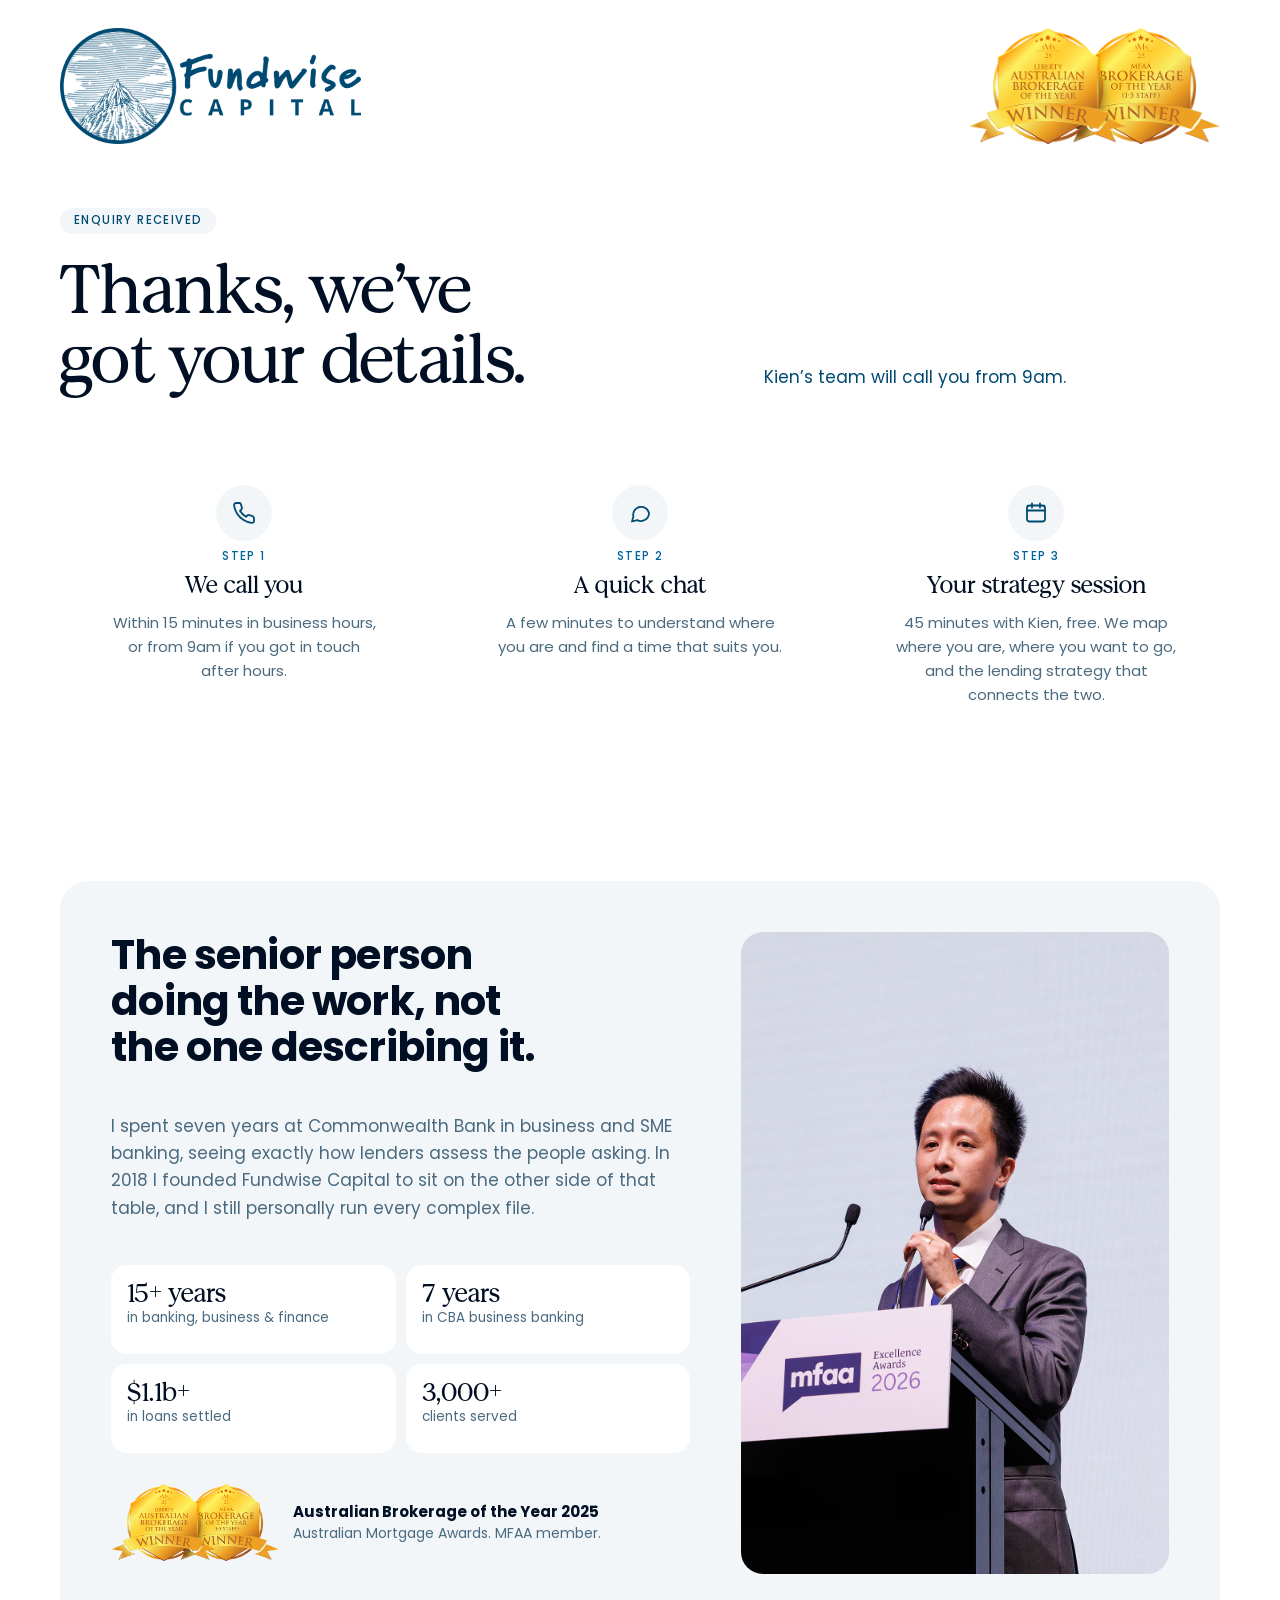
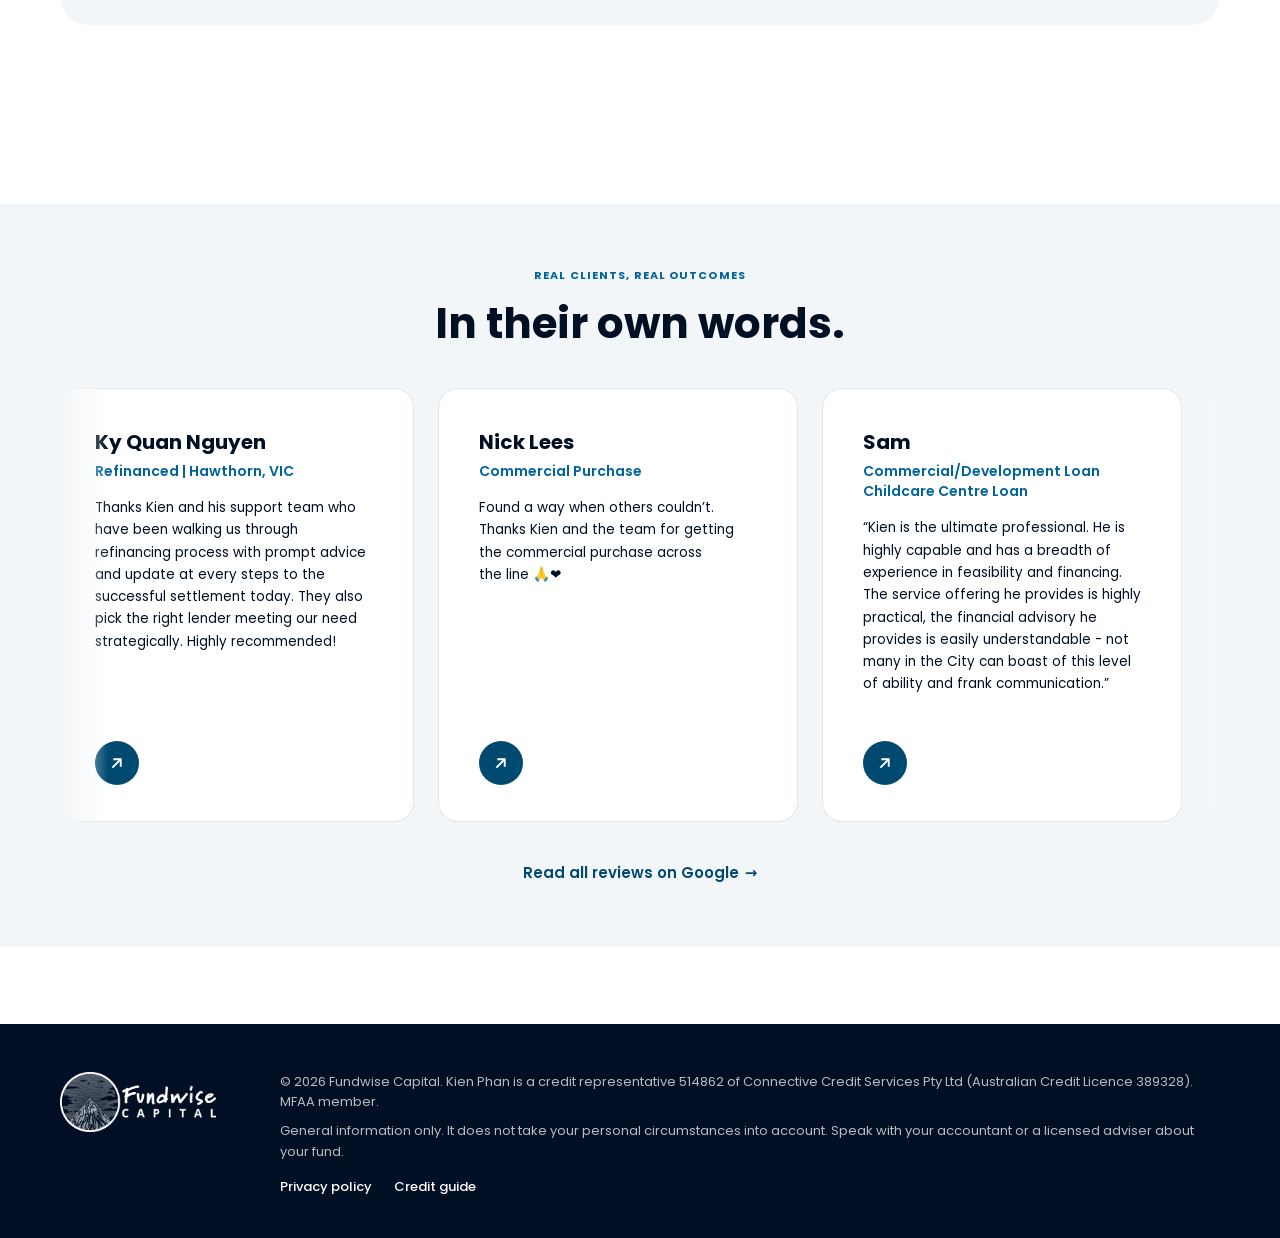
==== thanks/index.html @ d75e2fc9 "feat: SMSF landing page with full form and thank-you page Version A of the SMSF ad test: Kien Phan h" ====
<!DOCTYPE html>
<html lang="en-AU">
<head>
<meta charset="UTF-8" />
<meta name="viewport" content="width=device-width, initial-scale=1.0" />
<meta name="robots" content="noindex" />
<title>Thank you | Kien Phan, Fundwise Capital</title>
<link rel="preconnect" href="https://fonts.googleapis.com" />
<link rel="preconnect" href="https://fonts.gstatic.com" crossorigin />
<link href="https://fonts.googleapis.com/css2?family=Poppins:wght@400;500;600;700&display=swap" rel="stylesheet" />
<link rel="stylesheet" href="../assets/css/landing.css" />
</head>
<body>


<main class="wrap">
  <div class="page-top">
    <img class="logo" src="../assets/img/logo-fundwise.png" alt="Fundwise Capital" width="900" height="347" />
    <img class="award-pair" src="../assets/img/awards-ama-2025.png" alt="Australian Mortgage Awards 2025 Winner: Australian Brokerage of the Year, and MFAA Brokerage of the Year (1 to 5 staff)" width="565" height="261" />
  </div>

  <!-- 1. Confirmation -->
  <div class="intro" data-enter>
    <div class="intro__main">
      <span class="pill-label">Enquiry received</span>
      <h1 class="display" id="tyTitle">Thanks, we&rsquo;ve got your details.</h1>
    </div>
    <p class="intro__aside" id="tyCall">Kien&rsquo;s team will call you within 15 minutes.</p>
  </div>

  <!-- 2. What happens next -->
  <section aria-label="What happens next">
    <ol class="next-row">
      <li class="next">
        <span class="icon-dot"><svg viewBox="0 0 24 24" fill="none" stroke="currentColor" stroke-width="1.8" stroke-linecap="round" stroke-linejoin="round" aria-hidden="true"><path d="M22 16.9v3a2 2 0 0 1-2.2 2 19.8 19.8 0 0 1-8.6-3.1 19.5 19.5 0 0 1-6-6A19.8 19.8 0 0 1 2.1 4.2 2 2 0 0 1 4.1 2h3a2 2 0 0 1 2 1.7c.1.9.4 1.8.7 2.7a2 2 0 0 1-.5 2.1L8 9.8a16 16 0 0 0 6 6l1.3-1.3a2 2 0 0 1 2.1-.4c.9.3 1.8.6 2.7.7a2 2 0 0 1 1.7 2z"/></svg></span>
        <span class="next__step">Step 1</span>
        <h2 class="next__title">We call you</h2>
        <p class="next__body">Within 15 minutes in business hours, or from 9am if you got in touch after hours.</p>
      </li>
      <li class="next">
        <span class="icon-dot"><svg viewBox="0 0 24 24" fill="none" stroke="currentColor" stroke-width="1.8" stroke-linecap="round" stroke-linejoin="round" aria-hidden="true"><path d="M21 12a8 8 0 0 1-11.7 7.1L4 20.5l1.4-4.9A8 8 0 1 1 21 12z"/></svg></span>
        <span class="next__step">Step 2</span>
        <h2 class="next__title">A quick chat</h2>
        <p class="next__body">A few minutes to understand where you are and find a time that suits you.</p>
      </li>
      <li class="next">
        <span class="icon-dot"><svg viewBox="0 0 24 24" fill="none" stroke="currentColor" stroke-width="1.8" stroke-linecap="round" stroke-linejoin="round" aria-hidden="true"><rect x="3" y="4.5" width="18" height="16" rx="2.5"/><path d="M3 9.5h18M8 2.5v4M16 2.5v4"/></svg></span>
        <span class="next__step">Step 3</span>
        <h2 class="next__title">Your strategy session</h2>
        <p class="next__body">45 minutes with Kien, free. We map where you are, where you want to go, and the lending strategy that connects the two.</p>
      </li>
    </ol>
  </section>

  <!-- SMSF only, when "Is your SMSF set up?" = "Not yet" (shown by thanks.js) -->
  <p class="note" id="tySmsfNote" hidden><b>Before the loan, the fund.</b> Talk to your accountant or a licensed adviser about setting up the fund first. We can help with the loan once that&rsquo;s decided.</p>

  <!-- 3. About Kien -->
  <section class="section" aria-labelledby="meetTitle">
    <div class="band">
      <div class="band__copy">
        <h2 class="section-title" id="meetTitle">The senior person doing the work, not the one describing it.</h2>
        <p class="lede">I spent seven years at Commonwealth Bank in business and SME banking, seeing exactly how lenders assess the people asking. In 2018 I founded Fundwise Capital to sit on the other side of that table, and I still personally run every complex file.</p>
        <div class="facts">
          <p class="fact"><b>15+ years</b>in banking, business&nbsp;&amp;&nbsp;finance</p>
          <p class="fact"><b>7 years</b>in CBA business&nbsp;banking</p>
          <p class="fact"><b>$1.1b+</b>in loans&nbsp;settled</p>
          <p class="fact"><b>3,000+</b>clients&nbsp;served</p>
        </div>
        <div class="award-line award-line--pair">
          <img src="../assets/img/awards-ama-2025.png" alt="Australian Mortgage Awards 2025 Winner: Australian Brokerage of the Year, and MFAA Brokerage of the Year (1 to 5 staff)" />
          <p><b>Australian Brokerage of the Year 2025</b>Australian Mortgage Awards. MFAA&nbsp;member.</p>
        </div>
      </div>
      <div class="band__media band__media--podium"><img src="../assets/img/hero-kien.jpg" alt="Kien Phan speaking at the MFAA Excellence Awards 2026" /></div>
    </div>
  </section>
</main>

<!-- 4. Reviews: the same section as the SMSF form page -->
  <section class="testimonials" data-reveal aria-labelledby="revTitle">
    <div class="testimonials__head">
      <span class="eyebrow eyebrow--bronze">REAL CLIENTS, REAL OUTCOMES</span>
      <h2 class="testimonials__title" id="revTitle">In their own words.</h2>
    </div>
    <div class="reviews">
      <a class="review-card" href="https://share.google/390pCrVuy6lVlnPod" target="_blank" rel="noopener noreferrer">
        <div class="review-card__head">
          <p class="review-card__name">Ky Quan&nbsp;Nguyen</p>
          <p class="review-card__detail">Refinanced | Hawthorn, VIC</p>
        </div>
        <p class="review-card__quote">Thanks Kien and his support team who have been walking us through refinancing process with prompt advice and update at every steps to the successful settlement today. They also pick the right lender meeting our need strategically. Highly&nbsp;recommended!</p>
        <img class="review-card__icon" src="../assets/img/review-arrow.svg" alt="" />
      </a>
      <a class="review-card" href="https://share.google/45KIas3UKwX6n448Y" target="_blank" rel="noopener noreferrer">
        <div class="review-card__head">
          <p class="review-card__name">Nick Lees</p>
          <p class="review-card__detail">Commercial Purchase</p>
        </div>
        <p class="review-card__quote">Found a way when others couldn&rsquo;t. Thanks Kien and the team for getting the commercial purchase across the&nbsp;line&nbsp;🙏❤️</p>
        <img class="review-card__icon" src="../assets/img/review-arrow.svg" alt="" />
      </a>
      <a class="review-card" href="https://www.fundwisecapital.com.au/testimonials" target="_blank" rel="noopener noreferrer">
        <div class="review-card__head">
          <p class="review-card__name">Sam</p>
          <p class="review-card__detail">Commercial/Development Loan<br />Childcare Centre&nbsp;Loan</p>
        </div>
        <p class="review-card__quote">&ldquo;Kien is the ultimate professional. He is highly capable and has a breadth of experience in feasibility and&nbsp;financing. The service offering he provides is highly practical, the financial advisory he provides is easily understandable - not many in the City can boast of this level of ability and frank&nbsp;communication.&rdquo;</p>
        <img class="review-card__icon" src="../assets/img/review-arrow.svg" alt="" />
      </a>
      <a class="review-card" href="https://maps.app.goo.gl/U2x3PpBThPoV8mjy7" target="_blank" rel="noopener noreferrer">
        <div class="review-card__head">
          <p class="review-card__name">Ammy Ph&#7841;m</p>
          <p class="review-card__detail">Home Loan</p>
        </div>
        <p class="review-card__quote">Highly recommend Kien Phan and his team at Fundwise Capital. They were professional, responsive and extremely helpful throughout our home loan process. Kien always explained everything clearly, kept us updated and made the whole process smooth and stress-free. We really appreciate all the hard work and support from Kien and the team. Thank you so much!</p>
        <img class="review-card__icon" src="../assets/img/review-arrow.svg" alt="" />
      </a>
      <a class="review-card" href="https://maps.app.goo.gl/hFha3xcuhGBTMSJH7" target="_blank" rel="noopener noreferrer">
        <div class="review-card__head">
          <p class="review-card__name">Iriskr Iriskr</p>
          <p class="review-card__detail">First Home Buyer</p>
        </div>
        <p class="review-card__quote">We had a great experience working with Fundwise Capital, especially Kien and Hai, throughout our home-buying journey. They were very professional, responsive and supportive from start to finish.</p>
        <img class="review-card__icon" src="../assets/img/review-arrow.svg" alt="" />
      </a>
      <a class="review-card" href="https://maps.app.goo.gl/FfLdqRbPNAqM858bA" target="_blank" rel="noopener noreferrer">
        <div class="review-card__head">
          <p class="review-card__name">Thao Le</p>
          <p class="review-card__detail">Refinance</p>
        </div>
        <p class="review-card__quote">Our refinance journey was made smooth and stress-free thanks to the outstanding support of the broker team. They worked tirelessly to secure a better outcome for our family and guided us through every stage with patience, honesty, and&nbsp;expertise.</p>
        <img class="review-card__icon" src="../assets/img/review-arrow.svg" alt="" />
      </a>
    </div>
    <a href="https://maps.app.goo.gl/hb3D3jrEcQQXodLG8" class="link-arrow" target="_blank" rel="noopener noreferrer">Read all reviews on Google <span class="arrow">→</span></a>
  </section>

<footer class="site-foot">
  <div class="wrap site-foot__row">
    <img class="logo" src="../assets/img/logo-fundwise-white.png" alt="Fundwise Capital" width="900" height="347" />
    <div class="site-foot__fine">
      <p>&copy; 2026 Fundwise Capital. Kien Phan is a credit representative 514862 of Connective Credit Services Pty Ltd (Australian Credit Licence 389328). MFAA member.</p>
      <p>General information only. It does not take your personal circumstances into account. Speak with your accountant or a licensed adviser about your fund.</p>
      <!-- TODO: real privacy policy and credit guide URLs. -->
      <nav class="site-foot__links" aria-label="Legal"><a href="#">Privacy policy</a><a href="#">Credit guide</a></nav>
    </div>
  </div>
</footer>

<script src="../assets/js/thanks.js" defer></script>
<script src="../assets/js/reviews.js" defer></script>
</body>
</html>
---- assets/css/landing.css ----
/* Home loans + SMSF ad landing pages.
   Shapes and type follow kienphan.com.au: pill buttons, 16 to 28px card radius, MADE Awelier
   serif for display headlines and big numbers, Inter for section titles and body, JetBrains
   Mono for small kicker labels, Real Kien Phan Display for the wordmark.
   Colour follows Fundwise Capital: Fundwise navy for type, buttons and labels, ice blue and
   silver for soft panels, pale gold only for small highlights. No background patterns. */

@font-face { font-family: "MADE Awelier"; src: url("../font/MADEAwelierPERSONALUSE-Light.otf") format("opentype"); font-weight: 300; font-display: swap; }
@font-face { font-family: "MADE Awelier"; src: url("../font/MADEAwelierPERSONALUSE-Regular.otf") format("opentype"); font-weight: 400; font-display: swap; }
@font-face { font-family: "Real Kien Phan Display"; src: url("../font/RealKienPhanDisplay-Bold.otf") format("opentype"); font-weight: 700; font-display: swap; }

:root {
  --ink: #000F23;        /* Fundwise deep */
  --navy: #004A72;       /* Fundwise navy */
  --ocean: #00649A;
  --muted: #4A6A80;      /* navy toned down for secondary text, passes AA on white */
  --soft: #74B4D4;
  --ice: #D6E4EF;
  --mist: #EAF2F8;
  --panel: #F3F6F8;      /* silver light, the soft panel colour */
  --line: rgba(0, 15, 35, .10);
  --gold-soft: #FFF5DA;
  --star: #C9A43F;
  --white: #FFFFFF;
  --danger: #A3261B;

  --serif: "MADE Awelier", Georgia, serif;
  --sans: "Poppins", system-ui, -apple-system, sans-serif;   /* Fundwise brand typeface */
  --mono: "Poppins", system-ui, sans-serif;   /* small uppercase labels, now in the brand face too */

  --wrap: 1240px;
  --gutter: clamp(16px, 4vw, 40px);
}

*, *::before, *::after { box-sizing: border-box; }
[hidden] { display: none !important; }
html { -webkit-text-size-adjust: 100%; scroll-behavior: smooth; }
body { margin: 0; background: var(--white); color: var(--ink); font: 400 16px/1.6 var(--sans); -webkit-font-smoothing: antialiased; }
img { max-width: 100%; display: block; }
p, h1, h2, h3, figure, blockquote { margin: 0; }
ul, ol { margin: 0; padding: 0; list-style: none; }
a { color: inherit; }
button, input, select, textarea { font: inherit; color: inherit; }
:focus-visible { outline: 2px solid var(--ocean); outline-offset: 3px; }

.wrap { width: 100%; max-width: var(--wrap); margin: 0 auto; padding-inline: var(--gutter); }

/* no stranded last words: let the browser balance the last lines of running text */
p, li, blockquote, figcaption, legend, label, .opt, .f__label, .btn { text-wrap: pretty; }
h1, h2, h3 { text-wrap: balance; }

/* ---------- shared pieces ---------- */
.pill-label {
  display: inline-flex; align-items: center; gap: 8px;
  padding: 7px 14px; border-radius: 100px;
  background: var(--panel); color: var(--navy);
  font: 500 11.5px/1 var(--mono); letter-spacing: 1.4px; text-transform: uppercase;
}
.pill-label--light { background: rgba(255, 255, 255, .16); color: var(--white); border: 1px solid rgba(255, 255, 255, .35); }
.pill-label__rule { width: 1px; height: 13px; background: currentColor; opacity: .4; }

.display { font: 400 clamp(38px, 5.4vw, 72px)/1.02 var(--serif); letter-spacing: -.01em; color: var(--ink); text-wrap: balance; }
.section-title { font: 700 clamp(28px, 3.2vw, 42px)/1.12 var(--sans); letter-spacing: -.02em; color: var(--ink); text-wrap: balance; }
.lede { font-size: 17px; line-height: 1.6; color: var(--muted); max-width: 46ch; }

.btn {
  display: inline-flex; align-items: center; justify-content: center; gap: 10px;
  min-height: 52px; padding: 14px 28px;
  border: 0; border-radius: 100px;
  background: var(--navy); color: var(--white);
  font: 600 15px/1.2 var(--sans); text-decoration: none; white-space: nowrap;
  cursor: pointer; transition: background-color .25s ease-out, transform .25s ease-out;
}
.btn::after { content: "\2192"; transition: transform .25s ease-out; }
.btn:hover { background: var(--ink); transform: translateY(-1px); box-shadow: 0 8px 20px rgba(0, 15, 35, .18); }
.btn:hover::after { transform: translateX(4px); }
.btn:active { transform: translateY(0) scale(.98); box-shadow: none; }
.btn[disabled] { opacity: .6; cursor: progress; }
.btn--sm { min-height: 42px; padding: 10px 20px; font-size: 14px; }

/* ---------- brand (no header bar: the logo sits on the hero or above the intro) ---------- */
.brand { display: inline-flex; align-items: center; gap: 10px; text-decoration: none; color: var(--navy); }
.brand__mark { width: 34px; height: 27px; flex: none; }
.brand__text { display: grid; line-height: 1; }
.brand__name { font: 700 21px/1 "Real Kien Phan Display", var(--serif); color: var(--ink); }
.brand__sub { margin-top: 4px; font: 500 9.5px/1 var(--mono); letter-spacing: 1.6px; text-transform: uppercase; color: var(--muted); white-space: nowrap; }
.brand--light { color: var(--white); }
.brand--light .brand__name { color: var(--white); }
.brand--light .brand__sub { color: rgba(255, 255, 255, .78); }
.logo { display: block; height: 60px; width: auto; }
.hero__brand .logo { height: clamp(44px, 6.4vh, 60px); }
.site-foot .logo { height: 60px; }
.award-pair { display: block; height: 72px; width: auto; }
.page-top { display: flex; align-items: center; justify-content: space-between; gap: 16px; padding-top: 28px; }
.award-chip { display: inline-flex; align-items: center; gap: 8px; font-size: 13px; font-weight: 500; color: var(--navy); background: var(--gold-soft); border-radius: 100px; padding: 8px 14px; white-space: nowrap; }
.award-chip svg { width: 14px; height: 14px; color: var(--star); }

/* ---------- hero (version A): full-bleed photograph, the form floating on it ---------- */
.hero {
  --edge: max(var(--gutter), calc((100vw - var(--wrap)) / 2 + var(--gutter)));
  position: relative; isolation: isolate; overflow: hidden;
  height: 100vh; height: 100svh; min-height: 620px;
  display: grid; grid-template-columns: minmax(0, 1fr) minmax(380px, 430px); grid-template-rows: auto 1fr auto auto;
  column-gap: clamp(32px, 5vw, 80px);
  padding: clamp(20px, 3.2vh, 32px) var(--edge) clamp(24px, 4.5vh, 48px);
}
.hero__media { position: absolute; inset: 0; z-index: -1; overflow: hidden; background: var(--ink); }
.hero__media img { width: 100%; height: 100%; object-fit: cover; object-position: 50% 50%; animation: hero-settle 1.6s cubic-bezier(.2, .7, .2, 1) both; }
.hero__media::after { content: ""; position: absolute; inset: 0; background:
  linear-gradient(to right, rgba(0, 15, 35, .92) 0%, rgba(0, 25, 50, .8) 30%, rgba(0, 40, 70, .25) 55%, rgba(0, 40, 70, .1) 70%, rgba(0, 15, 35, .35) 100%),
  linear-gradient(to top, rgba(0, 15, 35, .6) 0%, rgba(0, 15, 35, 0) 40%); }
/* desktop: keep the text column clear of the form */
@media (min-width: 901px) {
  .hero { --inner: calc(min(100vw, var(--wrap)) - 2 * var(--gutter)); --form-w: clamp(420px, 42vw, 620px); grid-template-columns: minmax(0, 1fr) var(--form-w); }
  .hero__media::after { background:
    linear-gradient(to top, rgba(0, 15, 35, .92) 0%, rgba(0, 15, 35, .72) 38%, rgba(0, 15, 35, .2) 66%, rgba(0, 15, 35, .05) 100%),
    linear-gradient(to right, rgba(0, 15, 35, .35) 0%, rgba(0, 15, 35, 0) 45%); }
  /* The form is wider than the 430px it used to be; that extra width comes out of the right
     margin first, so the left cluster keeps the room and sizes it had. */
  .hero { padding-right: max(var(--gutter), calc(var(--edge) - (var(--form-w) - 430px))); }
  .hero .hero__copy, .hero .hero__proof { max-width: calc(var(--inner) - 430px - clamp(32px, 5vw, 80px)); }
  /* badges never wider than the text column: a row is about 4.7 badge-heights wide */
  .hero .hero-awards__badge { height: min(clamp(100px, min(10vw, 17vh), 170px), calc((var(--inner) - 430px - clamp(32px, 5vw, 80px)) / 4.7)); }
}
.hero__brand { grid-column: 1; grid-row: 1; align-self: start; }
.hero__copy { grid-column: 1; grid-row: 3; display: grid; gap: clamp(12px, 2vh, 18px); justify-items: start; color: var(--white); max-width: 560px; }
.hero__title { font: 400 clamp(36px, min(4.2vw, 6.4vh), 62px)/1.04 var(--serif); letter-spacing: -.01em; color: var(--white); text-wrap: balance; }
.hero__sub { font-size: clamp(15px, 2vh, 17px); line-height: 1.55; color: rgba(255, 255, 255, .9); max-width: 44ch; }
.hero__proof { grid-column: 1; grid-row: 4; display: flex; align-items: center; gap: 28px; margin-top: clamp(18px, 3.5vh, 36px); padding-top: clamp(16px, 2.6vh, 24px); border-top: 1px solid rgba(255, 255, 255, .22); color: var(--white); max-width: 560px; }
.hero__who { font-size: 14px; line-height: 1.5; color: rgba(255, 255, 255, .82); }
.hero__who b { display: block; font: 700 17px/1.3 var(--sans); color: var(--white); }
.hero__award { display: flex; align-items: center; gap: 12px; padding-left: 28px; border-left: 1px solid rgba(255, 255, 255, .22); }
.hero__award img { width: clamp(64px, 9vh, 84px); height: auto; flex: none; }
.hero__award p { font-size: 13.5px; line-height: 1.45; color: rgba(255, 255, 255, .82); }
.hero__award b { display: block; font-size: 14.5px; font-weight: 600; color: var(--white); }
.hero__form { grid-column: 2; grid-row: 1 / 5; align-self: center; }

/* Kien Phan, set large in place of a headline */
.hero__name { font: 400 clamp(56px, min(7vw, 11vh), 112px)/.95 var(--serif); letter-spacing: -.02em; color: var(--white); }
.hero__role { font: 500 clamp(17px, 2.4vh, 22px)/1.35 var(--sans); color: rgba(255, 255, 255, .92); margin-top: 6px; }
.hero__member { display: inline-flex; align-items: center; gap: 8px; padding: 7px 14px; border-radius: 100px; border: 1px solid rgba(255, 255, 255, .35); font: 500 11.5px/1 var(--mono); letter-spacing: 1.4px; text-transform: uppercase; color: var(--white); }

/* rotating award badges, like the Awards band on kienphan.com.au */
.hero-awards { display: grid; gap: clamp(10px, 1.8vh, 16px); }
.hero-awards__head { font-size: 14px; color: rgba(255, 255, 255, .8); }
.hero-awards__head b { color: var(--white); font-weight: 600; margin-right: 4px; }
.hero-awards__stage { display: grid; }
.hero-awards__set { grid-area: 1 / 1; display: grid; gap: 10px; justify-items: start; opacity: 0; visibility: hidden; transition: opacity .5s ease-in-out, visibility .5s; }
.hero-awards__set.is-active { opacity: 1; visibility: visible; }
.hero-awards__label { font: 500 11px/1 var(--mono); letter-spacing: 1.6px; text-transform: uppercase; color: var(--soft); }
.hero-awards__row { display: flex; align-items: center; flex-wrap: nowrap; padding-inline: 8px; }
.hero-awards__badge { height: clamp(100px, min(10vw, 17vh), 170px); width: auto; object-fit: contain; margin-inline: -6px; }
.hero-awards__badge--wide { margin-inline: -22px; }
.hero-awards__badge--round { border-radius: 50%; }
.hero-awards__set.is-active .hero-awards__badge { animation: award-pop .6s cubic-bezier(.16, 1, .3, 1) both; }
.hero-awards__set.is-active .hero-awards__badge:nth-child(2) { animation-delay: .06s; }
.hero-awards__set.is-active .hero-awards__badge:nth-child(3) { animation-delay: .12s; }
.hero-awards__set.is-active .hero-awards__badge:nth-child(4) { animation-delay: .18s; }
@keyframes award-pop { from { transform: scale(.9); opacity: .4; } to { transform: none; opacity: 1; } }
.hero-awards__dots { display: flex; gap: 4px; margin-left: -12px; }
.hero-awards__dot { width: 34px; height: 34px; border: 0; padding: 0; background: none; cursor: pointer; display: grid; place-items: center; }
.hero-awards__dot::before { content: ""; width: 9px; height: 9px; border-radius: 100px; background: rgba(255, 255, 255, .3); transition: background-color .3s, width .3s; }
.hero-awards__dot:hover::before { background: rgba(255, 255, 255, .6); }
.hero-awards__dot.is-active::before { width: 22px; background: var(--white); }

/* Kien Phan, set large in place of a headline */
.hero__name { font: 400 clamp(56px, min(7vw, 11vh), 112px)/.95 var(--serif); letter-spacing: -.02em; color: var(--white); }
.hero__role { font: 500 clamp(17px, 2.4vh, 22px)/1.35 var(--sans); color: rgba(255, 255, 255, .92); margin-top: 6px; }
.hero__member { display: inline-flex; align-items: center; gap: 8px; padding: 7px 14px; border-radius: 100px; border: 1px solid rgba(255, 255, 255, .35); font: 500 11.5px/1 var(--mono); letter-spacing: 1.4px; text-transform: uppercase; color: var(--white); }


/* short laptop screens (768px and less): tighten the form so the hero still fits one screen */
@media (min-width: 901px) and (max-height: 800px) {
  .hero .form-card { padding: 16px 22px 14px; gap: 8px; }
  .hero .form-card__title { font-size: 21px; }
  .hero .lead-form { gap: 5px 12px; }
  .hero .f { gap: 3px; }
  .hero .f__label, .hero .yn legend { font-size: 12px; }
  .hero .f input, .hero .f select { height: 40px; min-height: 40px; padding-block: 7px; }
  .hero .f textarea { min-height: 40px; height: 40px; }
  .hero .yn__opts span { min-height: 38px; padding-block: 6px; }
  .hero .lead-form .btn { min-height: 44px; padding-block: 11px; margin-top: 2px; }
  .hero .form-note { font-size: 12px; }
  .hero .form-legal { font-size: 11px; line-height: 1.35; }
}

/* hero photographs: each dissolves into the next with a soft blur, and pushes in slowly while shown */
.hero__media .hero__slide { position: absolute; inset: 0; width: 100%; height: 100%; object-fit: cover; object-position: 50% 30%;
  --z: 1; transform-origin: var(--ox, 50%) var(--oy, 30%);
  opacity: 0; filter: blur(10px); transform: scale(calc(var(--z) * 1.08)); animation: none;
  transition: opacity 1.6s ease, filter 1.6s ease, transform 7.5s cubic-bezier(.2, .6, .3, 1); }
.hero__media .hero__slide.is-active { opacity: 1; filter: none; transform: scale(var(--z)); }
/* the photos arrive already cropped 16:9 with Kien in the left third, clear of the form */
.hero__media .hero__slide { object-position: 50% 50%; }

/* the hero enters once on load */
@keyframes hero-settle { from { transform: scale(1.06); } to { transform: none; } }
@keyframes rise { from { opacity: 0; transform: translateY(18px); } to { opacity: 1; transform: none; } }
[data-enter] > * { animation: rise .8s cubic-bezier(.2, .7, .2, 1) both; }
[data-enter] > :nth-child(2) { animation-delay: .08s; }
[data-enter] > :nth-child(3) { animation-delay: .16s; }
[data-enter] > :nth-child(4) { animation-delay: .24s; }
.hero__form[data-enter] { animation: rise .9s .2s cubic-bezier(.2, .7, .2, 1) both; }
.hero__form[data-enter] > * { animation: none; }

.form-card { background: var(--white); border-radius: 24px; padding: clamp(20px, 2.8vh, 32px) clamp(22px, 2.2vw, 34px) clamp(18px, 2.4vh, 28px); display: grid; gap: clamp(10px, 1.6vh, 16px); box-shadow: 0 20px 50px rgba(0, 15, 35, .18); }
.form-card__title { font: 400 clamp(23px, 3.2vh, 30px)/1.15 var(--serif); color: var(--ink); }
.callback { display: inline-flex; align-items: center; gap: 9px; justify-self: start; font-size: 13px; color: var(--navy); background: var(--mist); border-radius: 100px; padding: 4px 13px 4px 4px; }
.callback img { width: 26px; height: 26px; border-radius: 50%; object-fit: cover; object-position: 50% 15%; }

/* ---------- form fields (shared by the full form and the quiz) ---------- */
.lead-form { display: grid; grid-template-columns: 1fr 1fr; gap: clamp(6px, 1.1vh, 10px) 12px; }
.f { display: grid; gap: 4px; min-width: 0; align-content: end; }
.f--full { grid-column: 1 / -1; }
.f__label { font-size: clamp(12.5px, 1.6vh, 14px); font-weight: 500; color: var(--ink); line-height: 1.35; }
.f__label i { font-style: normal; color: var(--muted); font-weight: 400; }
.f input, .f select, .f textarea {
  width: 100%; min-height: 44px; height: clamp(44px, 5.4vh, 54px); padding: 9px 16px; font-size: 16px;
  border: 1px solid transparent; border-radius: 12px;
  background: var(--panel); font-size: 15px; color: var(--ink);
  transition: border-color .15s, background-color .15s;
}
.f input::placeholder, .f textarea::placeholder { color: #8197A6; }
.f select {
  appearance: none; padding-right: 40px; cursor: pointer;
  background-image: url("data:image/svg+xml,%3Csvg xmlns='http://www.w3.org/2000/svg' width='12' height='8' viewBox='0 0 12 8'%3E%3Cpath d='M1 1.5l5 5 5-5' fill='none' stroke='%234A6A80' stroke-width='1.6' stroke-linecap='round' stroke-linejoin='round'/%3E%3C/svg%3E");
  background-repeat: no-repeat; background-position: right 15px center;
}
.f select:invalid { color: #8197A6; }
.f textarea { height: auto; min-height: 44px; resize: vertical; }
.f input:hover, .f select:hover, .f textarea:hover { border-color: var(--ice); }
.f input:focus, .f select:focus, .f textarea:focus { outline: none; border-color: var(--ocean); background: var(--white); }
.f.is-error input, .f.is-error select { border-color: var(--danger); }
.f__error { font-size: 12px; color: var(--danger); }

.yn { grid-column: 1 / -1; display: flex; align-items: center; justify-content: space-between; gap: 10px 12px; flex-wrap: wrap; border: 0; padding: 0; margin: 0; }
.yn legend { float: left; font-size: 13px; font-weight: 500; color: var(--ink); padding: 0; }
.yn legend i { font-style: normal; color: var(--muted); font-weight: 400; }
.yn__opts { display: flex; gap: 6px; }
.yn__opts label { position: relative; }
.yn__opts input { position: absolute; opacity: 0; inset: 0; margin: 0; cursor: pointer; }
.yn__opts span { display: grid; place-items: center; min-width: 72px; min-height: 44px; text-align: center; padding: 8px 18px; border-radius: 100px; background: var(--panel); font-size: 14px; border: 1px solid transparent; }
.yn__opts input:checked + span { background: var(--mist); border-color: var(--navy); color: var(--navy); font-weight: 600; }
.yn__opts input:focus-visible + span { outline: 2px solid var(--ocean); outline-offset: 2px; }

.gotcha { position: absolute; left: -9999px; width: 1px; height: 1px; overflow: hidden; }
.lead-form .btn { grid-column: 1 / -1; margin-top: 4px; width: 100%; min-height: clamp(48px, 6vh, 58px); font-size: 16px; }
.form-note { grid-column: 1 / -1; text-align: center; font-size: 12.5px; color: var(--navy); }
.form-legal { grid-column: 1 / -1; text-align: center; font-size: 11.5px; line-height: 1.45; color: var(--muted); }
.form-status { grid-column: 1 / -1; font-size: 13px; color: var(--danger); text-align: center; }
.form-status:empty { display: none; }

/* ---------- sections ---------- */
.section { padding-block: clamp(64px, 8vw, 104px); }
.section--flush-top { padding-top: 0; }
.section__head { display: flex; flex-wrap: wrap; align-items: end; justify-content: space-between; gap: 18px 40px; margin-bottom: clamp(28px, 4vw, 44px); }
.section__head > div { display: grid; gap: 16px; justify-items: start; }

/* stats: four columns with a round icon, like the info row in the reference */
.stats { display: grid; grid-template-columns: repeat(4, minmax(0, 1fr)); gap: 24px; border-bottom: 1px solid var(--line); padding-block: clamp(48px, 6vw, 72px); }
.stat { display: grid; justify-items: center; align-content: start; text-align: center; gap: 10px; }
.icon-dot { width: 56px; height: 56px; border-radius: 50%; background: var(--panel); color: var(--navy); display: grid; place-items: center; }
.icon-dot svg { width: 24px; height: 24px; }
.stat__num { font: 400 clamp(32px, 3.4vw, 44px)/1 var(--serif); color: var(--ink); font-variant-numeric: lining-nums; }
.stat__cap { font-size: 14.5px; font-weight: 500; color: var(--muted); max-width: 22ch; }

/* reviews: KP review cards in Fundwise colour */
.reviews { display: grid; grid-template-columns: repeat(3, minmax(0, 1fr)); gap: 20px; }
.review { background: var(--panel); border: 1px solid var(--line); border-radius: 20px; padding: 32px 30px; display: flex; flex-direction: column; gap: 18px; }
.review__stars { color: var(--star); letter-spacing: 3px; font-size: 15px; }
.review__quote { font-size: 15px; line-height: 1.65; color: var(--ink); flex: 1; }
.review__who { display: grid; gap: 2px; }
.review__name { font: 700 17px/1.3 var(--sans); color: var(--ink); }
.review__deal { font-size: 13.5px; font-weight: 600; color: var(--ocean); }

/* how I work: a soft panel with the steps and a photo, like the closing band in the reference */
.band { background: var(--panel); border-radius: 28px; padding: clamp(24px, 4vw, 56px); display: grid; grid-template-columns: minmax(0, 1.15fr) minmax(0, .85fr); gap: clamp(28px, 4vw, 56px); align-items: stretch; }
.band__copy { display: grid; gap: 18px; justify-items: start; min-width: 0; }
.band .pill-label, .quiz-card .pill-label { background: var(--white); }
/* the photo runs the full height of the copy column: top edge on the pill, bottom edge on the steps */
.band__media { border-radius: 22px; overflow: hidden; min-height: 320px; }
.band .lede { max-width: none; }
/* call to action on its own row across the band, after the steps */
.band__cta { grid-column: 1 / -1; display: flex; align-items: center; flex-wrap: wrap; gap: 14px 28px; padding-top: clamp(22px, 3vw, 32px); border-top: 1px solid var(--line); }
.band__note { font-size: 15px; color: var(--muted); max-width: 60ch; text-wrap: pretty; }
.band__note b { color: var(--ink); font-weight: 600; }
.band__media img { width: 100%; height: 100%; object-fit: cover; object-position: 44% 28%; transition: transform .7s cubic-bezier(.2, .7, .2, 1); }
.band__media:hover img, .quiz-photo:hover > img { transform: scale(1.03); }
.steps { display: grid; grid-template-columns: 1fr 1fr; gap: 14px; width: 100%; margin-top: 8px; }
.step { background: var(--white); border-radius: 18px; padding: 22px; display: grid; gap: 6px; align-content: start; }
.step__num { font: 500 12px/1 var(--mono); letter-spacing: 1.4px; color: var(--ocean); }
.step__title { font: 700 18px/1.3 var(--sans); color: var(--ink); margin-top: 4px; }
.step__body { font-size: 14.5px; line-height: 1.55; color: var(--muted); }

/* ---------- footer ---------- */
.site-foot { background: var(--ink); color: rgba(255, 255, 255, .72); margin-top: clamp(48px, 6vw, 80px); }
.site-foot__row { display: grid; grid-template-columns: auto 1fr; gap: 24px 64px; padding-block: 48px 40px; align-items: start; }
.site-foot .brand { color: var(--soft); }
.site-foot .brand__name { color: var(--white); }
.site-foot .brand__sub { color: var(--soft); }
.site-foot__fine { display: grid; gap: 8px; font-size: 13px; line-height: 1.6; }
.site-foot__links { display: flex; flex-wrap: wrap; gap: 6px 22px; margin-top: 6px; }
.site-foot__links a { color: var(--white); font-weight: 500; text-decoration: none; }
.site-foot__links a:hover { text-decoration: underline; }

/* ---------- quiz page (version B) ---------- */
/* same two columns as the quiz grid below, so the side note lines up with the photo */
.intro { display: grid; grid-template-columns: minmax(0, 1.5fr) minmax(0, 1fr); align-items: end; gap: 20px; padding-block: clamp(32px, 5vw, 64px) clamp(24px, 3.5vw, 40px); }
.intro__main { display: grid; gap: 22px; justify-items: start; }
.intro__aside { max-width: 36ch; font-size: 17px; line-height: 1.55; color: var(--navy); text-align: left; padding-bottom: var(--aside-drop, 6px); }
.quiz-grid { display: grid; grid-template-columns: minmax(0, 1.5fr) minmax(0, 1fr); gap: 20px; align-items: stretch; }
.quiz-card { background: var(--panel); border-radius: 28px; padding: clamp(22px, 3.4vw, 40px); display: grid; gap: 20px; align-content: start; }
.quiz-photo { position: relative; border-radius: 28px; overflow: hidden; min-height: 520px; }
.quiz-photo > img { position: absolute; inset: 0; width: 100%; height: 100%; object-fit: cover; object-position: 44% 28%; transition: transform .7s cubic-bezier(.2, .7, .2, 1); }

.quiz-body { display: grid; gap: 20px; }
.quiz-intro { display: flex; align-items: center; gap: 12px; }
.quiz-intro img { width: 46px; height: 46px; border-radius: 50%; object-fit: cover; object-position: 50% 15%; flex: none; }
.quiz-intro p { background: var(--white); border-radius: 16px 16px 16px 4px; padding: 11px 15px; font-size: 14.5px; line-height: 1.45; color: var(--ink); }
.quiz-intro b { font-weight: 600; }

.progress { display: grid; gap: 8px; }
.progress__bar { height: 6px; border-radius: 100px; background: var(--white); overflow: hidden; }
.progress__bar i { display: block; height: 100%; border-radius: 100px; background: var(--navy); transition: width .35s ease; }
.progress__label { font: 500 11.5px/1 var(--mono); letter-spacing: 1.4px; color: var(--muted); text-transform: uppercase; }
.quiz-q { font: 400 clamp(24px, 2.4vw, 30px)/1.15 var(--serif); color: var(--ink); }
.quiz-q:focus { outline: none; }
.opts { display: grid; grid-template-columns: 1fr 1fr; gap: 10px; }
.opts--grid { grid-template-columns: repeat(4, minmax(0, 1fr)); }
.opt {
  width: 100%; text-align: left; min-height: 56px; padding: 14px 18px;
  border: 1px solid transparent; border-radius: 14px; background: var(--white);
  font-size: 15px; font-weight: 500; color: var(--ink); cursor: pointer;
  display: flex; align-items: center; justify-content: space-between; gap: 10px;
  transition: border-color .15s, background-color .15s;
}
.opt::after { content: "\2192"; color: var(--soft); flex: none; transition: transform .2s ease-out, color .2s; }
.opt:hover { border-color: var(--soft); }
.opt:hover::after { color: var(--navy); transform: translateX(3px); }
.opts--grid .opt { justify-content: center; text-align: center; padding: 14px 4px; }
.opts--grid .opt::after { display: none; }
.opt.is-picked { border-color: var(--navy); background: var(--mist); color: var(--navy); }
.quiz-foot { display: flex; align-items: center; justify-content: space-between; gap: 12px; min-height: 22px; }
.back { border: 0; background: none; min-height: 44px; padding: 4px 0; font-size: 14px; font-weight: 500; color: var(--muted); cursor: pointer; }
.back:hover { color: var(--navy); }
.trust { font-size: 13px; color: var(--muted); }
.quiz-card .f input { background: var(--white); }
.quiz-card .yn__opts span { background: var(--white); }

.consent { display: flex; gap: 10px; align-items: flex-start; font-size: 13px; color: var(--ink); line-height: 1.5; grid-column: 1 / -1; cursor: pointer; }
.consent input { width: 18px; height: 18px; margin: 2px 0 0; accent-color: var(--navy); flex: none; cursor: pointer; }
.consent a { color: var(--navy); font-weight: 600; }
.consent.is-error { color: var(--danger); }

.mini-foot { padding-block: 28px 36px; font-size: 12.5px; line-height: 1.6; color: var(--muted); text-align: center; }
/* the legal line breaks into even lines and stays a comfortable width */
.mini-foot p { max-width: 110ch; margin-inline: auto; text-wrap: balance; }
.mini-foot p span { display: inline-block; }   /* each sentence group breaks as a unit, so the licence line is never split */

/* ---------- thank-you ---------- */
.next-row { display: grid; grid-template-columns: repeat(3, minmax(0, 1fr)); gap: 28px; padding-block: clamp(32px, 4vw, 48px) clamp(48px, 6vw, 72px); }
.next { display: grid; align-content: start; justify-items: center; text-align: center; gap: 10px; }
.next__step { font: 500 11.5px/1 var(--mono); letter-spacing: 1.4px; color: var(--ocean); text-transform: uppercase; }
.next__title { font: 400 24px/1.2 var(--serif); color: var(--ink); }
.next__body { font-size: 15px; line-height: 1.6; color: var(--muted); max-width: 32ch; }

.save { display: flex; align-items: center; justify-content: space-between; flex-wrap: wrap; gap: 16px 32px; background: var(--gold-soft); border-radius: 22px; padding: 26px 32px; }
.save__label { display: grid; gap: 8px; }
.save__label span { font: 500 11.5px/1 var(--mono); letter-spacing: 1.4px; text-transform: uppercase; color: var(--navy); }
.save .icon-dot { background: var(--white); }
.save__num { font: 400 30px/1.1 var(--serif); color: var(--ink); font-variant-numeric: lining-nums; }
.note { margin-top: 16px; background: var(--mist); border-radius: 22px; padding: 22px 28px; font-size: 15px; color: var(--ink); }
.note b { font-weight: 700; }

.facts { display: grid; grid-template-columns: 1fr 1fr; gap: 10px; width: 100%; }
.fact { background: var(--white); border-radius: 16px; padding: 14px 16px; font-size: 13.5px; line-height: 1.4; color: var(--muted); }
.fact b { display: block; font: 400 26px/1.15 var(--serif); color: var(--ink); font-variant-numeric: lining-nums; }
.award-line { display: flex; align-items: center; gap: 14px; }
.award-line img { width: 84px; height: auto; flex: none; }
.award-line--pair img { width: 168px; }
.award-line--pair { flex-wrap: wrap; row-gap: 10px; }
.award-line--pair p { flex: 1 1 180px; min-width: 0; }
.band__media--podium img { object-position: 52% 22%; }
.award-line p { font-size: 14px; line-height: 1.45; color: var(--muted); }
.award-line b { display: block; color: var(--ink); font-size: 15px; }
.reviews--two { grid-template-columns: repeat(2, minmax(0, 1fr)); }

/* ---------- responsive ---------- */
@media (max-width: 1080px) {
  .hero { grid-template-columns: minmax(0, 1fr) minmax(360px, 400px); }
  .hero__proof { gap: 18px; }
  .hero__award { padding-left: 18px; }
  .stats { grid-template-columns: repeat(2, minmax(0, 1fr)); row-gap: 36px; }
}

@media (max-width: 900px) {
  .hero__media .hero__slide--1 { object-position: 27% 30%; }
  .hero__media .hero__slide--2 { object-position: 35% 40%; }
  .hero__media .hero__slide--3 { object-position: 28% 30%; }
  .hero__media .hero__slide--4 { object-position: 36% 35%; }
  /* phone and tablet: the photograph fills the top band edge to edge, the form follows on white */
  .hero { grid-template-columns: minmax(0, 1fr); grid-template-rows: auto auto auto auto; height: auto; min-height: 0; overflow: visible; padding: 0; row-gap: 0; }
  .hero__media { position: relative; inset: auto; z-index: -1; grid-column: 1; grid-row: 1 / 3; }
  .hero__copy { grid-row: 2; max-width: none; }
  .hero__proof { grid-row: 4; margin: 28px var(--gutter) 0; padding-top: 0; border-top: 0; color: var(--ink); flex-wrap: wrap; }
  .hero__who { color: var(--muted); }
  .hero-awards__head { color: var(--muted); }
  .hero-awards__head b { color: var(--ink); }
  .hero-awards__label { color: var(--ocean); }
  .hero-awards__dot::before { background: var(--ice); }
  .hero-awards__dot.is-active::before { background: var(--navy); }
  .hero-awards__dot:hover::before { background: var(--soft); }
  .hero__name { font-size: clamp(48px, 13vw, 72px); }
  .hero__role { font-size: 17px; }
  .hero__name { font-size: clamp(48px, 13vw, 72px); }
  .hero__role { font-size: 17px; }
  .hero__who b { color: var(--ink); }
  .hero__award { border-left-color: var(--line); }
  .hero__award p { color: var(--muted); }
  .hero__award b { color: var(--ink); }
  .hero__media img { position: absolute; inset: 0; }
  .hero__media::after { background: linear-gradient(to top, rgba(0, 15, 35, .82) 0%, rgba(0, 15, 35, .35) 55%, rgba(0, 15, 35, .25) 100%); }
  .hero__brand { padding: 22px var(--gutter) 0; }
  .hero__copy { padding: 72px var(--gutter) 64px; }
  .hero__form { grid-column: 1; grid-row: 3; padding: 0 12px; margin-top: -36px; position: relative; }
  .form-card { padding: 24px 20px 22px; box-shadow: 0 14px 36px rgba(0, 15, 35, .14); }
  .reviews, .reviews--two { grid-template-columns: minmax(0, 1fr); }
  .band { grid-template-columns: minmax(0, 1fr); }
  .band__media { aspect-ratio: 16 / 10; order: -1; min-height: 0; }
  .intro { grid-template-columns: minmax(0, 1fr); }
  .intro__aside { text-align: left; }
  .quiz-grid { grid-template-columns: minmax(0, 1fr); }
  .quiz-photo { display: none; }
  .next-row { grid-template-columns: minmax(0, 1fr); gap: 32px; }
  .site-foot__row { grid-template-columns: minmax(0, 1fr); }
}

@media (max-width: 560px) {
  .brand { gap: 8px; }
  .brand__name { font-size: 18px; }
  .brand__mark { width: 30px; height: 24px; }
  .award-chip { font-size: 11px; padding: 6px 10px; gap: 5px; }
  .hero__brand { padding-top: 18px; }
  .hero__copy { padding: 44px var(--gutter) 56px; gap: 12px; }
  .hero__copy .pill-label { display: none; }
  .hero__proof { gap: 16px; }
  .hero-awards__badge { height: clamp(70px, 21vw, 92px); margin-inline: -4px; }
  .hero-awards__badge--wide { margin-inline: -14px; }
  .hero__award { padding-left: 0; border-left: 0; }
  .hero__title { font-size: clamp(28px, 8.4vw, 36px); }
  .hero__sub { display: none; }
  .hero__form { padding: 0 6px; }
  .form-card__title { font-size: 24px; }
  .lead-form .f--wide-mobile { grid-column: 1 / -1; }
  /* on a phone every drop-down gets its own row, so long labels never strand a word */
  .lead-form label.f:has(select) { grid-column: 1 / -1; }
  .stats { gap: 28px 12px; }
  .steps { grid-template-columns: minmax(0, 1fr); }
  .opts { grid-template-columns: minmax(0, 1fr); }
  .opts--grid { grid-template-columns: repeat(4, minmax(0, 1fr)); }
  .save { padding: 22px; }
  .display { font-size: clamp(32px, 9vw, 42px); }
}

@media (max-width: 420px) {
  .btn { white-space: normal; text-align: center; }
  .award-chip { white-space: normal; max-width: 132px; line-height: 1.25; border-radius: 14px; padding: 6px 10px; }
}

@media (max-width: 360px) {
  .page-top { gap: 10px; }
  .brand__sub { letter-spacing: .8px; }
}

@media (max-width: 560px) {
  .logo { height: 40px; }
  .hero__brand .logo { height: 40px; }
  .award-pair { height: 52px; }
}

/* ---------- motion for the forms and the quiz ----------
   Quiet, quick, and every piece answers something the visitor did. All of it
   switches off under prefers-reduced-motion (the last block of this file). */

/* larger award pair beside the logo */
.award-pair { height: 116px; }

/* questions slide the way you are going */
@keyframes q-out-fwd { to { opacity: 0; transform: translateX(-28px); } }
@keyframes q-out-back { to { opacity: 0; transform: translateX(28px); } }
@keyframes q-in-fwd { from { opacity: 0; transform: translateX(36px); } to { opacity: 1; transform: none; } }
@keyframes q-in-back { from { opacity: 0; transform: translateX(-36px); } to { opacity: 1; transform: none; } }
.quiz-body.is-out-fwd { animation: q-out-fwd .18s ease-in forwards; }
.quiz-body.is-out-back { animation: q-out-back .18s ease-in forwards; }
.quiz-body.is-in-fwd { animation: q-in-fwd .42s cubic-bezier(.2, .7, .2, 1) both; }
.quiz-body.is-in-back { animation: q-in-back .42s cubic-bezier(.2, .7, .2, 1) both; }

/* answers arrive one after another */
@keyframes opt-in { from { opacity: 0; transform: translateY(10px); } to { opacity: 1; transform: none; } }
.quiz-body.is-in-fwd .opt, .quiz-body.is-in-back .opt { animation: opt-in .4s cubic-bezier(.2, .7, .2, 1) backwards; }
.quiz-body .opt:nth-child(2) { animation-delay: .04s; }
.quiz-body .opt:nth-child(3) { animation-delay: .08s; }
.quiz-body .opt:nth-child(4) { animation-delay: .12s; }
.quiz-body .opt:nth-child(5) { animation-delay: .16s; }
.quiz-body .opt:nth-child(6) { animation-delay: .2s; }
.quiz-body .opt:nth-child(7) { animation-delay: .24s; }
.quiz-body .opt:nth-child(8) { animation-delay: .28s; }

/* the progress bar grows from where it was */
.progress__bar i { transition: width .55s cubic-bezier(.2, .7, .2, 1); }

/* answer buttons: lift on hover, press on click, a ripple from the pointer, then a tick */
.opt { position: relative; overflow: hidden; isolation: isolate;
  transition: transform .2s cubic-bezier(.2, .7, .2, 1), box-shadow .2s, border-color .2s, background-color .25s, color .25s, opacity .25s; }
.opt:hover { transform: translateY(-2px); box-shadow: 0 10px 22px rgba(0, 15, 35, .08); }
.opt:active { transform: translateY(0) scale(.98); box-shadow: none; }
.opt.is-picked { background: var(--navy); border-color: var(--navy); color: var(--white); transform: none; box-shadow: 0 10px 24px rgba(0, 74, 114, .28); }
.opt.is-picked::after { content: "\2713"; color: var(--white); font-weight: 700; animation: tick-pop .35s cubic-bezier(.2, 1.4, .4, 1) both; }
.opts--grid .opt.is-picked::after { display: none; }
@keyframes tick-pop { from { transform: scale(0); opacity: 0; } to { transform: none; opacity: 1; } }
.opts.has-pick .opt:not(.is-picked) { opacity: .45; }
.opt__ripple { position: absolute; z-index: -1; border-radius: 50%; background: rgba(0, 100, 154, .18); transform: scale(0); pointer-events: none; animation: ripple .6s ease-out forwards; }
.opt.is-picked .opt__ripple { background: rgba(255, 255, 255, .28); }
@keyframes ripple { to { transform: scale(1); opacity: 0; } }

/* fields: a soft ring and a label that lights up on focus, a shake on error */
.f input, .f select, .f textarea { transition: border-color .2s, background-color .2s, box-shadow .25s; }
.f input:focus, .f select:focus, .f textarea:focus { box-shadow: 0 0 0 4px rgba(0, 100, 154, .14); }
.f__label { transition: color .2s; }
.f:focus-within .f__label { color: var(--ocean); }
@keyframes shake { 0%, 100% { transform: none; } 20% { transform: translateX(-6px); } 40% { transform: translateX(5px); } 60% { transform: translateX(-3px); } 80% { transform: translateX(2px); } }
.f.is-error input, .f.is-error select, .consent.is-error { animation: shake .42s cubic-bezier(.36, .07, .19, .97); }
@keyframes err-in { from { opacity: 0; transform: translateY(-4px); } to { opacity: 1; transform: none; } }
.f__error { animation: err-in .25s ease-out both; }

/* Yes / No pills: a quiet press when chosen */
.yn__opts span { transition: background-color .18s ease-out, border-color .18s ease-out, color .18s ease-out; }
.yn__opts label:hover span { border-color: var(--ice); }
/* a light press when chosen, nothing more */
.yn__opts input:checked + span { animation: yn-press .18s ease-out; }
@keyframes yn-press { from { transform: scale(.96); } to { transform: none; } }

/* the consent tick */
.consent input { transition: transform .2s cubic-bezier(.2, 1.4, .4, 1); }
.consent input:checked { transform: scale(1.12); }

/* submit: a spinner while the details are on their way */
@keyframes spin { to { transform: rotate(360deg); } }
.btn.is-loading { pointer-events: none; opacity: 1; }
.btn.is-loading::after { content: ""; width: 16px; height: 16px; border-radius: 50%; border: 2px solid rgba(255, 255, 255, .35); border-top-color: var(--white); animation: spin .7s linear infinite; transform: none; }

@media (max-width: 560px) {
  .award-pair { height: 76px; }
}

/* quiz and thank-you top row: the logo matches the award pair's height */
.page-top .logo, .page-top .award-pair { height: 116px; }
@media (max-width: 560px) { .page-top .logo, .page-top .award-pair { height: 60px; } }
@media (max-width: 360px) { .page-top .logo, .page-top .award-pair { height: 52px; } }

/* ---------- quiz page: the whole thing on one 16:9 screen, no scrolling ----------
   The page is one screen tall; the logo row, the heading and the footer line take
   what they need and the quiz card and photo share the rest. Every size scales with
   the screen height so short laptop screens fit too. Phones scroll as normal. */

@media (min-width: 901px) {
  .quiz-screen { min-height: 100vh; min-height: 100svh; display: grid; grid-template-rows: 1fr auto; }
  .quiz-screen > main { display: grid; grid-template-rows: auto auto 1fr; min-height: 0; }
  .quiz-screen .page-top { padding-top: clamp(12px, 2.4vh, 28px); }
  .quiz-screen .page-top .logo, .quiz-screen .page-top .award-pair { height: clamp(44px, 7.4vh, 76px); }
  .quiz-screen .intro { padding-block: clamp(8px, 2vh, 36px) clamp(10px, 2.2vh, 28px); }
  .quiz-screen .display { font-size: clamp(30px, min(4.6vw, 7vh), 72px); }
  .quiz-screen .intro__aside { font-size: clamp(14px, 1.9vh, 17px); }
  .quiz-screen .quiz-grid { min-height: 0; }
  .quiz-screen .quiz-photo { min-height: 0; }
  .quiz-screen .quiz-card { padding: clamp(16px, 3vh, 40px) clamp(20px, 2.6vw, 40px); gap: clamp(10px, 1.7vh, 20px); }
  .quiz-screen .quiz-body { gap: clamp(10px, 1.7vh, 20px); }
  .quiz-screen .quiz-intro img { width: clamp(34px, 5vh, 46px); height: clamp(34px, 5vh, 46px); }
  .quiz-screen .quiz-intro p { font-size: clamp(13px, 1.75vh, 14.5px); padding: clamp(7px, 1.2vh, 11px) 15px; }
  .quiz-screen .quiz-q { font-size: clamp(20px, 3.3vh, 30px); }
  .quiz-screen .opts { gap: clamp(6px, 1.1vh, 10px); }
  .quiz-screen .opt { min-height: clamp(44px, 6.4vh, 56px); padding-block: clamp(8px, 1.4vh, 14px); }
  .quiz-screen .quiz-foot { min-height: 0; }
  .quiz-screen .back { min-height: clamp(30px, 4.4vh, 44px); }
  .quiz-screen .lead-form { gap: clamp(6px, 1.1vh, 12px) 12px; }
  .quiz-screen .f input { height: clamp(40px, 5.6vh, 50px); min-height: 40px; }
  .quiz-screen .lead-form .btn { min-height: clamp(44px, 6vh, 54px); padding-block: 10px; }
  .quiz-screen .mini-foot { padding-block: clamp(6px, 1.2vh, 22px) clamp(8px, 1.6vh, 26px); font-size: 12px; line-height: 1.5; }
  /* contact step: mobile and email side by side; the call-back line is already in the heading's side note */
  .quiz-screen .quiz-card .lead-form .f--full { grid-column: auto; }
  .quiz-screen .quiz-card .form-note { display: none; }
  .quiz-screen .quiz-card .yn { flex-wrap: nowrap; }
  .quiz-screen .quiz-card .consent { font-size: 12.5px; }
  /* errors sit at the right end of the label row, so showing one never adds a line */
  .quiz-screen .quiz-card .f { position: relative; }
  .quiz-screen .quiz-card .f__error { position: absolute; top: 0; right: 2px; font-size: 12px; line-height: 1.35; font-weight: 600; }
}

@media (min-width: 901px) and (max-height: 780px) {
  .quiz-screen .page-top .logo, .quiz-screen .page-top .award-pair { height: 46px; }
  .quiz-screen .intro { padding-block: 6px 12px; }
}

/* ---------- reviews: the kienphan.com.au testimonials section ----------
   Same layout and behaviour as that site (a full-width band, a row that auto-scrolls,
   slows on hover and can be dragged, soft-faded edges, a scroll reveal). Colours are
   Fundwise: silver band, white cards, navy and ocean type, a navy arrow. */
.section-pad-top { padding-top: clamp(56px, 7vw, 96px); }
[data-reveal] { opacity: 0; transform: translateY(24px); transition: opacity .7s cubic-bezier(.16, 1, .3, 1), transform .7s cubic-bezier(.16, 1, .3, 1); }
[data-reveal].is-visible { opacity: 1; transform: translateY(0); }
.testimonials { --edge: max(var(--gutter), calc((100vw - var(--wrap)) / 2 + var(--gutter)));
  background: var(--panel); padding: 64px var(--edge); display: flex; flex-direction: column; align-items: center; gap: 40px; margin-top: clamp(48px, 6vw, 80px); }
.testimonials__head { display: flex; flex-direction: column; align-items: center; gap: 16px; text-align: center; }
.testimonials .eyebrow { font: 700 11px/1.4 var(--sans); letter-spacing: 1.1px; text-transform: uppercase; color: var(--ocean); }
.testimonials__title { font: 700 42px/1.15 var(--sans); color: var(--ink); }
.testimonials .reviews {
  display: flex; flex-wrap: nowrap; justify-content: flex-start; gap: 24px;
  width: 100%; overflow-x: hidden; scrollbar-width: none;
  touch-action: pan-y; cursor: grab;
  -webkit-mask-image: linear-gradient(to right, transparent, #000 48px, #000 calc(100% - 48px), transparent);
  mask-image: linear-gradient(to right, transparent, #000 48px, #000 calc(100% - 48px), transparent);
}
.testimonials .reviews::-webkit-scrollbar { display: none; height: 0; }
.testimonials .reviews.is-dragging { cursor: grabbing; user-select: none; -webkit-user-select: none; }
.review-card {
  flex: 0 0 clamp(320px, 38%, 360px); width: clamp(320px, 38%, 360px); max-width: 360px; min-height: 434px;
  background: var(--white); border: 1px solid var(--line); border-radius: 20px;
  padding: 40px 40px 36px; display: flex; flex-direction: column; justify-content: space-between;
  text-decoration: none; color: inherit; transition: background-color .15s ease-out;
}
.review-card:hover { background: var(--mist); }
.review-card:active { background: var(--ice); transition-duration: .08s; }
.review-card__head { display: flex; flex-direction: column; gap: 6px; margin-bottom: 16px; }
.review-card__name { font: 700 20px/1.3 var(--sans); color: var(--ink); }
.review-card__detail { font: 600 14px/1.45 var(--sans); color: var(--ocean); }
.review-card__quote { font: 400 13.5px/1.65 var(--sans); color: var(--ink); flex: 1; }
.review-card__icon { width: 44px; height: 44px; margin-top: 16px; transition: filter .15s ease-out; }
.review-card__icon:hover { filter: brightness(1.25); }
.link-arrow { font: 600 15px/1.4 var(--sans); color: var(--navy); display: inline-flex; align-items: center; gap: 6px; text-decoration: none; transition: color .25s ease-out; }
.link-arrow:hover { color: var(--ocean); }
.link-arrow .arrow { display: inline-block; transition: transform .25s ease-out; }
.link-arrow:hover .arrow { transform: translateX(4px); }
@media (max-width: 960px) {
  .testimonials { padding-top: 48px; padding-bottom: 48px; }
  .testimonials .reviews { gap: 16px;
    -webkit-mask-image: linear-gradient(to right, transparent, #000 24px, #000 calc(100% - 24px), transparent);
    mask-image: linear-gradient(to right, transparent, #000 24px, #000 calc(100% - 24px), transparent); }
  .review-card { min-height: 0; flex: 0 0 70%; width: 70%; max-width: 290px; }
}
@media (max-width: 640px) {
  .testimonials__title { font-size: 26px; }
  .review-card { padding: 28px 24px 24px; }
}

@media (max-width: 400px) {
  .facts { grid-template-columns: minmax(0, 1fr); }
}

/* ---------- quiz: done screen before moving on to the SMSF page ---------- */
.quiz-done { display: grid; gap: clamp(12px, 2vh, 18px); justify-items: start; padding-block: clamp(8px, 2vh, 24px); }
.quiz-done__tick { width: 56px; height: 56px; border-radius: 50%; background: var(--navy); position: relative; animation: tick-pop .45s cubic-bezier(.2, 1.4, .4, 1) both; }
.quiz-done__tick::after { content: ""; position: absolute; left: 20px; top: 15px; width: 13px; height: 22px; border: solid var(--white); border-width: 0 3px 3px 0; transform: rotate(45deg); }
.quiz-done__title { max-width: 22ch; }
.quiz-done__text { font-size: 15px; color: var(--muted); max-width: 46ch; }
.quiz-done__next { display: flex; align-items: center; flex-wrap: wrap; gap: 8px 16px; width: 100%; padding-top: 6px; border-top: 1px solid var(--line); margin-top: 4px; }
.quiz-done__label { font: 500 11.5px/1 var(--mono); letter-spacing: 1.4px; text-transform: uppercase; color: var(--muted); }
.quiz-done__bar { flex: 1 1 120px; height: 4px; border-radius: 100px; background: var(--white); overflow: hidden; }
.quiz-done__bar i { display: block; height: 100%; width: 100%; background: var(--navy); transform-origin: left; animation: done-bar linear both; }
@keyframes done-bar { from { transform: scaleX(0); } to { transform: scaleX(1); } }
.quiz-done__go { color: var(--navy); font-weight: 600; }

@media (prefers-reduced-motion: reduce) {
  [data-reveal] { opacity: 1; transform: none; transition: none; }
  .testimonials .reviews { overflow-x: auto; touch-action: auto; cursor: auto; }
  .hero-awards__set { transition: none; }
  html { scroll-behavior: auto; }
  * { transition: none !important; animation: none !important; }
}
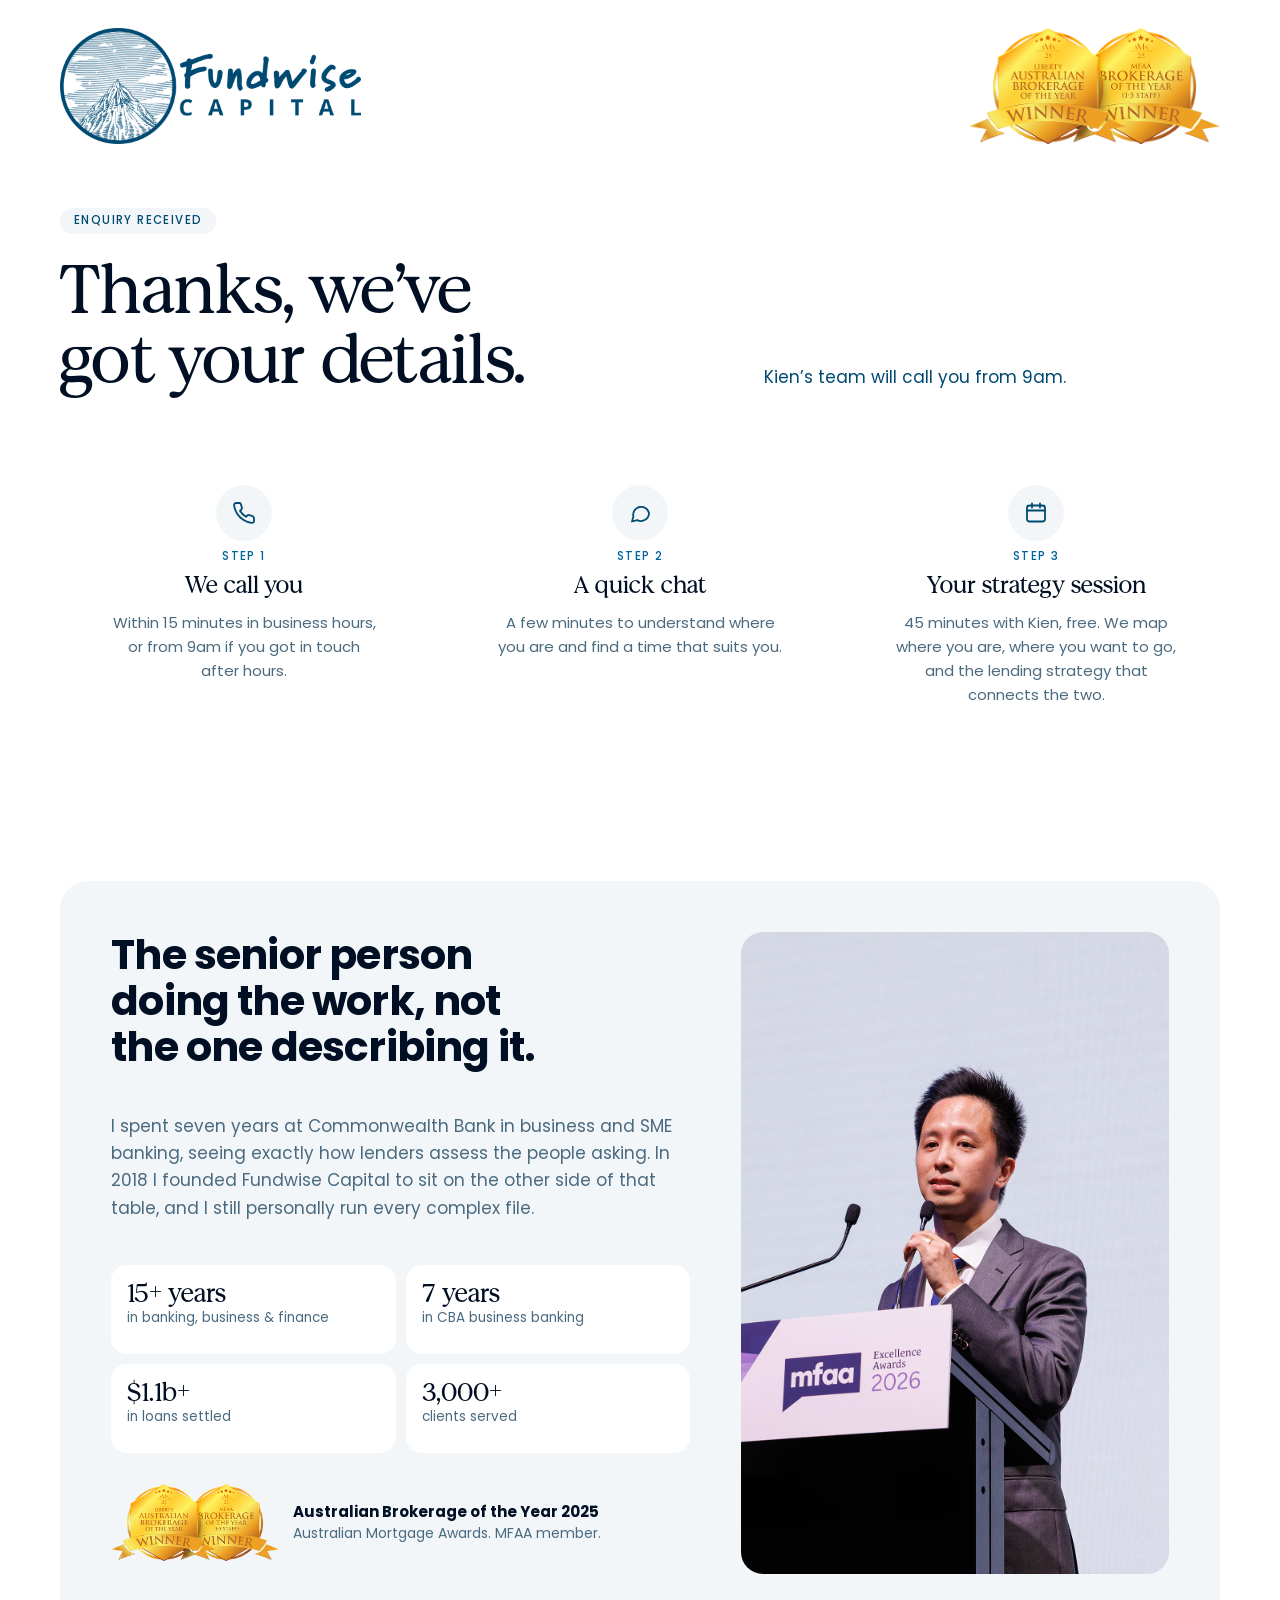
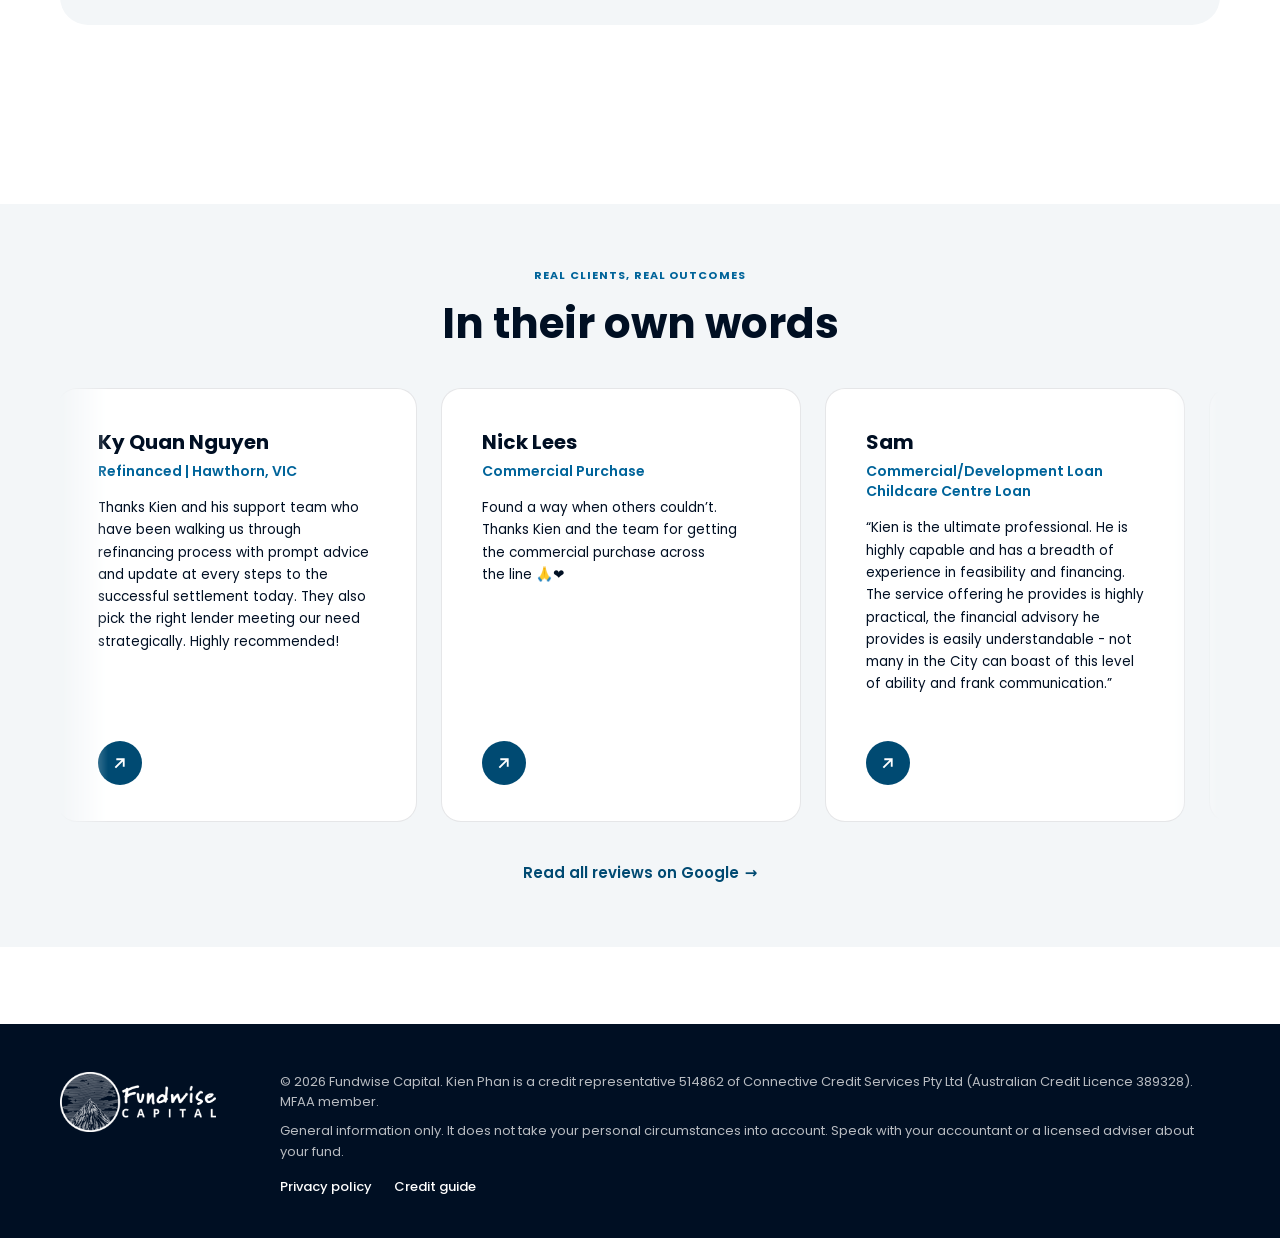
==== commit b2da9fed: "Remove the full stop from the reviews heading Co-Authored-By: Claude Sonnet 5.5 <noreply@anthropic.c" ====
--- a/thanks/index.html
+++ b/thanks/index.html
@@ -81,7 +81,7 @@
   <section class="testimonials" data-reveal aria-labelledby="revTitle">
     <div class="testimonials__head">
       <span class="eyebrow eyebrow--bronze">REAL CLIENTS, REAL OUTCOMES</span>
-      <h2 class="testimonials__title" id="revTitle">In their own words.</h2>
+      <h2 class="testimonials__title" id="revTitle">In their own words</h2>
     </div>
     <div class="reviews">
       <a class="review-card" href="https://share.google/390pCrVuy6lVlnPod" target="_blank" rel="noopener noreferrer">
--- a/assets/css/landing.css
+++ b/assets/css/landing.css
@@ -88,7 +88,7 @@
 .brand--light .brand__name { color: var(--white); }
 .brand--light .brand__sub { color: rgba(255, 255, 255, .78); }
 .logo { display: block; height: 60px; width: auto; }
-.hero__brand .logo { height: clamp(44px, 6.4vh, 60px); }
+.hero__brand .logo { height: clamp(44px, calc(var(--u, 1vh) * 6.4), 60px); }
 .site-foot .logo { height: 60px; }
 .award-pair { display: block; height: 72px; width: auto; }
 .page-top { display: flex; align-items: center; justify-content: space-between; gap: 16px; padding-top: 28px; }
@@ -102,7 +102,7 @@
   height: 100vh; height: 100svh; min-height: 620px;
   display: grid; grid-template-columns: minmax(0, 1fr) minmax(380px, 430px); grid-template-rows: auto 1fr auto auto;
   column-gap: clamp(32px, 5vw, 80px);
-  padding: clamp(20px, 3.2vh, 32px) var(--edge) clamp(24px, 4.5vh, 48px);
+  padding: clamp(20px, calc(var(--u, 1vh) * 3.2), 32px) var(--edge) clamp(24px, calc(var(--u, 1vh) * 4.5), 48px);
 }
 .hero__media { position: absolute; inset: 0; z-index: -1; overflow: hidden; background: var(--ink); }
 .hero__media img { width: 100%; height: 100%; object-fit: cover; object-position: 50% 50%; animation: hero-settle 1.6s cubic-bezier(.2, .7, .2, 1) both; }
@@ -118,30 +118,34 @@
   /* The form is wider than the 430px it used to be; that extra width comes out of the right
      margin first, so the left cluster keeps the room and sizes it had. */
   .hero { padding-right: max(var(--gutter), calc(var(--edge) - (var(--form-w) - 430px))); }
+  /* a little shorter than the screen, so the top of the next section peeks in under the hero */
+  /* every size inside the hero is measured against its own height, so the content shrinks with it */
+  .hero { --hh: max(calc(100svh - 120px), 720px); --u: calc(var(--hh) / 100); height: var(--hh); min-height: 0; }
   .hero .hero__copy, .hero .hero__proof { max-width: calc(var(--inner) - 430px - clamp(32px, 5vw, 80px)); }
   /* badges never wider than the text column: a row is about 4.7 badge-heights wide */
-  .hero .hero-awards__badge { height: min(clamp(100px, min(10vw, 17vh), 170px), calc((var(--inner) - 430px - clamp(32px, 5vw, 80px)) / 4.7)); }
+  .hero .hero-awards__badge { height: min(clamp(100px, min(10vw, calc(var(--u, 1vh) * 17)), 170px), calc((var(--inner) - 430px - clamp(32px, 5vw, 80px)) / 4.25)); }
 }
 .hero__brand { grid-column: 1; grid-row: 1; align-self: start; }
-.hero__copy { grid-column: 1; grid-row: 3; display: grid; gap: clamp(12px, 2vh, 18px); justify-items: start; color: var(--white); max-width: 560px; }
-.hero__title { font: 400 clamp(36px, min(4.2vw, 6.4vh), 62px)/1.04 var(--serif); letter-spacing: -.01em; color: var(--white); text-wrap: balance; }
-.hero__sub { font-size: clamp(15px, 2vh, 17px); line-height: 1.55; color: rgba(255, 255, 255, .9); max-width: 44ch; }
-.hero__proof { grid-column: 1; grid-row: 4; display: flex; align-items: center; gap: 28px; margin-top: clamp(18px, 3.5vh, 36px); padding-top: clamp(16px, 2.6vh, 24px); border-top: 1px solid rgba(255, 255, 255, .22); color: var(--white); max-width: 560px; }
+.hero__copy { grid-column: 1; grid-row: 3; display: grid; gap: clamp(12px, calc(var(--u, 1vh) * 2), 18px); justify-items: start; color: var(--white); max-width: 560px; }
+.hero__title { font: 400 clamp(36px, min(4.2vw, calc(var(--u, 1vh) * 6.4)), 62px)/1.04 var(--serif); letter-spacing: -.01em; color: var(--white); text-wrap: balance; }
+.hero__sub { font-size: clamp(15px, calc(var(--u, 1vh) * 2), 17px); line-height: 1.55; color: rgba(255, 255, 255, .9); max-width: 44ch; }
+.hero__proof { grid-column: 1; grid-row: 4; display: flex; align-items: center; gap: 28px; margin-top: clamp(18px, calc(var(--u, 1vh) * 3.5), 36px); padding-top: clamp(16px, calc(var(--u, 1vh) * 2.6), 24px); border-top: 1px solid rgba(255, 255, 255, .22); color: var(--white); max-width: 560px; }
 .hero__who { font-size: 14px; line-height: 1.5; color: rgba(255, 255, 255, .82); }
 .hero__who b { display: block; font: 700 17px/1.3 var(--sans); color: var(--white); }
 .hero__award { display: flex; align-items: center; gap: 12px; padding-left: 28px; border-left: 1px solid rgba(255, 255, 255, .22); }
-.hero__award img { width: clamp(64px, 9vh, 84px); height: auto; flex: none; }
+.hero__award img { width: clamp(64px, calc(var(--u, 1vh) * 9), 84px); height: auto; flex: none; }
 .hero__award p { font-size: 13.5px; line-height: 1.45; color: rgba(255, 255, 255, .82); }
 .hero__award b { display: block; font-size: 14.5px; font-weight: 600; color: var(--white); }
 .hero__form { grid-column: 2; grid-row: 1 / 5; align-self: center; }
 
-/* Kien Phan, set large in place of a headline */
-.hero__name { font: 400 clamp(56px, min(7vw, 11vh), 112px)/.95 var(--serif); letter-spacing: -.02em; color: var(--white); }
-.hero__role { font: 500 clamp(17px, 2.4vh, 22px)/1.35 var(--sans); color: rgba(255, 255, 255, .92); margin-top: 6px; }
-.hero__member { display: inline-flex; align-items: center; gap: 8px; padding: 7px 14px; border-radius: 100px; border: 1px solid rgba(255, 255, 255, .35); font: 500 11.5px/1 var(--mono); letter-spacing: 1.4px; text-transform: uppercase; color: var(--white); }
+.hero__role { font: 500 clamp(17px, calc(var(--u, 1vh) * 2.4), 22px)/1.35 var(--sans); color: rgba(255, 255, 255, .92); margin-top: 6px; }
+/* role and MFAA membership on one line on wide screens; on phones MFAA drops to its own line */
+.hero__sep { margin-inline: .35em; color: rgba(255, 255, 255, .45); font-weight: 300; }
+@media (min-width: 901px) { .hero .hero__headline { white-space: nowrap; } .hero .hero__role { white-space: nowrap; font-size: clamp(15px, min(calc(var(--u, 1vh) * 2.4), 1.35vw), 22px); } }
+@media (max-width: 900px) { .hero__sep { display: none; } .hero__mfaa { display: block; } }
 
 /* rotating award badges, like the Awards band on kienphan.com.au */
-.hero-awards { display: grid; gap: clamp(10px, 1.8vh, 16px); }
+.hero-awards { display: grid; gap: clamp(10px, calc(var(--u, 1vh) * 1.8), 16px); }
 .hero-awards__head { font-size: 14px; color: rgba(255, 255, 255, .8); }
 .hero-awards__head b { color: var(--white); font-weight: 600; margin-right: 4px; }
 .hero-awards__stage { display: grid; }
@@ -149,8 +153,9 @@
 .hero-awards__set.is-active { opacity: 1; visibility: visible; }
 .hero-awards__label { font: 500 11px/1 var(--mono); letter-spacing: 1.6px; text-transform: uppercase; color: var(--soft); }
 .hero-awards__row { display: flex; align-items: center; flex-wrap: nowrap; padding-inline: 8px; }
-.hero-awards__badge { height: clamp(100px, min(10vw, 17vh), 170px); width: auto; object-fit: contain; margin-inline: -6px; }
-.hero-awards__badge--wide { margin-inline: -22px; }
+.hero-awards__badge { height: clamp(100px, min(10vw, calc(var(--u, 1vh) * 17)), 170px); width: auto; object-fit: contain; margin-inline: -6px; }
+.hero-awards__badge--wide { margin-inline: -22px -30px; }
+.hero-awards__badge--pair { margin-inline: -8px -18px; }
 .hero-awards__badge--round { border-radius: 50%; }
 .hero-awards__set.is-active .hero-awards__badge { animation: award-pop .6s cubic-bezier(.16, 1, .3, 1) both; }
 .hero-awards__set.is-active .hero-awards__badge:nth-child(2) { animation-delay: .06s; }
@@ -163,10 +168,7 @@
 .hero-awards__dot:hover::before { background: rgba(255, 255, 255, .6); }
 .hero-awards__dot.is-active::before { width: 22px; background: var(--white); }
 
-/* Kien Phan, set large in place of a headline */
-.hero__name { font: 400 clamp(56px, min(7vw, 11vh), 112px)/.95 var(--serif); letter-spacing: -.02em; color: var(--white); }
-.hero__role { font: 500 clamp(17px, 2.4vh, 22px)/1.35 var(--sans); color: rgba(255, 255, 255, .92); margin-top: 6px; }
-.hero__member { display: inline-flex; align-items: center; gap: 8px; padding: 7px 14px; border-radius: 100px; border: 1px solid rgba(255, 255, 255, .35); font: 500 11.5px/1 var(--mono); letter-spacing: 1.4px; text-transform: uppercase; color: var(--white); }
+.hero__role { font: 500 clamp(17px, calc(var(--u, 1vh) * 2.4), 22px)/1.35 var(--sans); color: rgba(255, 255, 255, .92); margin-top: 6px; }
 
 
 /* short laptop screens (768px and less): tighten the form so the hero still fits one screen */
@@ -203,19 +205,19 @@
 .hero__form[data-enter] { animation: rise .9s .2s cubic-bezier(.2, .7, .2, 1) both; }
 .hero__form[data-enter] > * { animation: none; }
 
-.form-card { background: var(--white); border-radius: 24px; padding: clamp(20px, 2.8vh, 32px) clamp(22px, 2.2vw, 34px) clamp(18px, 2.4vh, 28px); display: grid; gap: clamp(10px, 1.6vh, 16px); box-shadow: 0 20px 50px rgba(0, 15, 35, .18); }
-.form-card__title { font: 400 clamp(23px, 3.2vh, 30px)/1.15 var(--serif); color: var(--ink); }
+.form-card { background: var(--white); border-radius: 24px; padding: clamp(20px, calc(var(--u, 1vh) * 2.8), 32px) clamp(22px, 2.2vw, 34px) clamp(18px, calc(var(--u, 1vh) * 2.4), 28px); display: grid; gap: clamp(10px, calc(var(--u, 1vh) * 1.6), 16px); box-shadow: 0 20px 50px rgba(0, 15, 35, .18); }
+.form-card__title { font: 400 clamp(23px, calc(var(--u, 1vh) * 3.2), 30px)/1.15 var(--serif); color: var(--ink); }
 .callback { display: inline-flex; align-items: center; gap: 9px; justify-self: start; font-size: 13px; color: var(--navy); background: var(--mist); border-radius: 100px; padding: 4px 13px 4px 4px; }
 .callback img { width: 26px; height: 26px; border-radius: 50%; object-fit: cover; object-position: 50% 15%; }
 
 /* ---------- form fields (shared by the full form and the quiz) ---------- */
-.lead-form { display: grid; grid-template-columns: 1fr 1fr; gap: clamp(6px, 1.1vh, 10px) 12px; }
+.lead-form { display: grid; grid-template-columns: 1fr 1fr; gap: clamp(6px, calc(var(--u, 1vh) * 1.1), 10px) 12px; }
 .f { display: grid; gap: 4px; min-width: 0; align-content: end; }
 .f--full { grid-column: 1 / -1; }
-.f__label { font-size: clamp(12.5px, 1.6vh, 14px); font-weight: 500; color: var(--ink); line-height: 1.35; }
+.f__label { font-size: clamp(12.5px, calc(var(--u, 1vh) * 1.6), 14px); font-weight: 500; color: var(--ink); line-height: 1.35; }
 .f__label i { font-style: normal; color: var(--muted); font-weight: 400; }
 .f input, .f select, .f textarea {
-  width: 100%; min-height: 44px; height: clamp(44px, 5.4vh, 54px); padding: 9px 16px; font-size: 16px;
+  width: 100%; min-height: 44px; height: clamp(44px, calc(var(--u, 1vh) * 5.4), 54px); padding: 9px 16px; font-size: 16px;
   border: 1px solid transparent; border-radius: 12px;
   background: var(--panel); font-size: 15px; color: var(--ink);
   transition: border-color .15s, background-color .15s;
@@ -244,7 +246,7 @@
 .yn__opts input:focus-visible + span { outline: 2px solid var(--ocean); outline-offset: 2px; }
 
 .gotcha { position: absolute; left: -9999px; width: 1px; height: 1px; overflow: hidden; }
-.lead-form .btn { grid-column: 1 / -1; margin-top: 4px; width: 100%; min-height: clamp(48px, 6vh, 58px); font-size: 16px; }
+.lead-form .btn { grid-column: 1 / -1; margin-top: 4px; width: 100%; min-height: clamp(48px, calc(var(--u, 1vh) * 6), 58px); font-size: 16px; }
 .form-note { grid-column: 1 / -1; text-align: center; font-size: 12.5px; color: var(--navy); }
 .form-legal { grid-column: 1 / -1; text-align: center; font-size: 11.5px; line-height: 1.45; color: var(--muted); }
 .form-status { grid-column: 1 / -1; font-size: 13px; color: var(--danger); text-align: center; }
@@ -312,16 +314,32 @@
 .quiz-card { background: var(--panel); border-radius: 28px; padding: clamp(22px, 3.4vw, 40px); display: grid; gap: 20px; align-content: start; }
 .quiz-photo { position: relative; border-radius: 28px; overflow: hidden; min-height: 520px; }
 .quiz-photo > img { position: absolute; inset: 0; width: 100%; height: 100%; object-fit: cover; object-position: 44% 28%; transition: transform .7s cubic-bezier(.2, .7, .2, 1); }
+/* quiz photo as a slow slideshow: the same blur-and-fade dissolve as the landing hero, with a gentle push-in */
+.quiz-photo .quiz-photo__slide { opacity: 0; filter: blur(8px); transform: scale(1.06);
+  transition: opacity 1.8s ease, filter 1.8s ease, transform 8s cubic-bezier(.2, .6, .3, 1); }
+.quiz-photo .quiz-photo__slide.is-active { opacity: 1; filter: none; transform: scale(1); }
+/* the 16:9 photos have Kien in the left third: keep him in the frame */
+.quiz-photo .quiz-photo__slide--2 { object-position: 22% 40%; }
+.quiz-photo .quiz-photo__slide--3 { object-position: 14% 30%; }
+.quiz-photo .quiz-photo__slide--4 { object-position: 24% 35%; }
 
 .quiz-body { display: grid; gap: 20px; }
-.quiz-intro { display: flex; align-items: center; gap: 12px; }
-.quiz-intro img { width: 46px; height: 46px; border-radius: 50%; object-fit: cover; object-position: 50% 15%; flex: none; }
-.quiz-intro p { background: var(--white); border-radius: 16px 16px 16px 4px; padding: 11px 15px; font-size: 14.5px; line-height: 1.45; color: var(--ink); }
-.quiz-intro b { font-weight: 600; }
-
-.progress { display: grid; gap: 8px; }
-.progress__bar { height: 6px; border-radius: 100px; background: var(--white); overflow: hidden; }
-.progress__bar i { display: block; height: 100%; border-radius: 100px; background: var(--navy); transition: width .35s ease; }
+
+.progress { display: grid; gap: 10px; }
+/* one segment per step; a step already reached can be tapped to go back to it */
+.progress__steps { list-style: none; margin: 0; padding: 0; display: flex; gap: 6px; }
+.progress__steps li { flex: 1; display: flex; }
+.progress__seg { flex: 1; position: relative; height: 22px; padding: 0; border: 0; background: none; cursor: pointer; }
+.progress__seg::before { content: ""; position: absolute; left: 0; right: 0; top: 8px; height: 6px; border-radius: 100px; background: var(--white); transition: background-color .3s, transform .2s; }
+.progress__seg.is-done::before { background: var(--navy); }
+.progress__seg.is-current::before { background: var(--ocean); }
+.progress__seg.is-ahead::before { background: var(--soft); }
+.progress__seg:not(:disabled):hover::before { transform: scaleY(1.6); }
+.progress__seg:disabled { cursor: default; }
+.progress__seg:focus-visible { outline: 2px solid var(--navy); outline-offset: 2px; border-radius: 4px; }
+.progress__row { display: flex; align-items: center; justify-content: space-between; gap: 12px; min-height: 24px; }
+.progress__row .back { min-height: 24px; padding: 0; font-size: 13px; }
+.progress__row .progress__label { margin-left: auto; }
 .progress__label { font: 500 11.5px/1 var(--mono); letter-spacing: 1.4px; color: var(--muted); text-transform: uppercase; }
 .quiz-q { font: 400 clamp(24px, 2.4vw, 30px)/1.15 var(--serif); color: var(--ink); }
 .quiz-q:focus { outline: none; }
@@ -340,10 +358,8 @@
 .opts--grid .opt { justify-content: center; text-align: center; padding: 14px 4px; }
 .opts--grid .opt::after { display: none; }
 .opt.is-picked { border-color: var(--navy); background: var(--mist); color: var(--navy); }
-.quiz-foot { display: flex; align-items: center; justify-content: space-between; gap: 12px; min-height: 22px; }
 .back { border: 0; background: none; min-height: 44px; padding: 4px 0; font-size: 14px; font-weight: 500; color: var(--muted); cursor: pointer; }
 .back:hover { color: var(--navy); }
-.trust { font-size: 13px; color: var(--muted); }
 .quiz-card .f input { background: var(--white); }
 .quiz-card .yn__opts span { background: var(--white); }
 
@@ -394,10 +410,11 @@
 }
 
 @media (max-width: 900px) {
-  .hero__media .hero__slide--1 { object-position: 27% 30%; }
-  .hero__media .hero__slide--2 { object-position: 35% 40%; }
-  .hero__media .hero__slide--3 { object-position: 28% 30%; }
-  .hero__media .hero__slide--4 { object-position: 36% 35%; }
+  /* the speaker sits in the middle of the band: each frame is centred on him (the pair, for the handshake) */
+  .hero__media .hero__slide--1 { object-position: 17% 30%; }
+  .hero__media .hero__slide--2 { object-position: 22% 40%; }
+  .hero__media .hero__slide--3 { object-position: 9% 8%; }
+  .hero__media .hero__slide--4 { object-position: 25% 8%; }
   /* phone and tablet: the photograph fills the top band edge to edge, the form follows on white */
   .hero { grid-template-columns: minmax(0, 1fr); grid-template-rows: auto auto auto auto; height: auto; min-height: 0; overflow: visible; padding: 0; row-gap: 0; }
   .hero__media { position: relative; inset: auto; z-index: -1; grid-column: 1; grid-row: 1 / 3; }
@@ -410,9 +427,7 @@
   .hero-awards__dot::before { background: var(--ice); }
   .hero-awards__dot.is-active::before { background: var(--navy); }
   .hero-awards__dot:hover::before { background: var(--soft); }
-  .hero__name { font-size: clamp(48px, 13vw, 72px); }
   .hero__role { font-size: 17px; }
-  .hero__name { font-size: clamp(48px, 13vw, 72px); }
   .hero__role { font-size: 17px; }
   .hero__who b { color: var(--ink); }
   .hero__award { border-left-color: var(--line); }
@@ -421,7 +436,7 @@
   .hero__media img { position: absolute; inset: 0; }
   .hero__media::after { background: linear-gradient(to top, rgba(0, 15, 35, .82) 0%, rgba(0, 15, 35, .35) 55%, rgba(0, 15, 35, .25) 100%); }
   .hero__brand { padding: 22px var(--gutter) 0; }
-  .hero__copy { padding: 72px var(--gutter) 64px; }
+  .hero__copy { padding: 72px max(var(--gutter), 28px) 64px; }
   .hero__form { grid-column: 1; grid-row: 3; padding: 0 12px; margin-top: -36px; position: relative; }
   .form-card { padding: 24px 20px 22px; box-shadow: 0 14px 36px rgba(0, 15, 35, .14); }
   .reviews, .reviews--two { grid-template-columns: minmax(0, 1fr); }
@@ -441,13 +456,13 @@
   .brand__mark { width: 30px; height: 24px; }
   .award-chip { font-size: 11px; padding: 6px 10px; gap: 5px; }
   .hero__brand { padding-top: 18px; }
-  .hero__copy { padding: 44px var(--gutter) 56px; gap: 12px; }
+  .hero__copy { padding: 44px 24px 56px; gap: 12px; }
   .hero__copy .pill-label { display: none; }
   .hero__proof { gap: 16px; }
   .hero-awards__badge { height: clamp(70px, 21vw, 92px); margin-inline: -4px; }
   .hero-awards__badge--wide { margin-inline: -14px; }
   .hero__award { padding-left: 0; border-left: 0; }
-  .hero__title { font-size: clamp(28px, 8.4vw, 36px); }
+  .hero__title { font-size: clamp(26px, 7.6vw, 36px); }
   .hero__sub { display: none; }
   .hero__form { padding: 0 6px; }
   .form-card__title { font-size: 24px; }
@@ -507,7 +522,6 @@
 .quiz-body .opt:nth-child(8) { animation-delay: .28s; }
 
 /* the progress bar grows from where it was */
-.progress__bar i { transition: width .55s cubic-bezier(.2, .7, .2, 1); }
 
 /* answer buttons: lift on hover, press on click, a ripple from the pointer, then a tick */
 .opt { position: relative; overflow: hidden; isolation: isolate;
@@ -565,28 +579,33 @@
 
 @media (min-width: 901px) {
   .quiz-screen { min-height: 100vh; min-height: 100svh; display: grid; grid-template-rows: 1fr auto; }
-  .quiz-screen > main { display: grid; grid-template-rows: auto auto 1fr; min-height: 0; }
+  /* the card is as tall as its content (the photo matches it), and the heading, card and photo
+     sit centred in the space under the logo row instead of the card stretching to fill it */
+  .quiz-screen > main { display: flex; flex-direction: column; min-height: 0; }
+  .quiz-screen .intro { margin-top: auto; }
+  .quiz-screen .quiz-grid { margin-bottom: auto; }
+  /* every question step is the height of the tallest one, so the card does not jump between them */
+  .quiz-screen .quiz-body { min-height: clamp(280px, 50vh, 540px); }
   .quiz-screen .page-top { padding-top: clamp(12px, 2.4vh, 28px); }
-  .quiz-screen .page-top .logo, .quiz-screen .page-top .award-pair { height: clamp(44px, 7.4vh, 76px); }
+  .quiz-screen .page-top .logo, .quiz-screen .page-top .award-pair { height: clamp(58px, 10.5vh, 110px); }
   .quiz-screen .intro { padding-block: clamp(8px, 2vh, 36px) clamp(10px, 2.2vh, 28px); }
-  .quiz-screen .display { font-size: clamp(30px, min(4.6vw, 7vh), 72px); }
-  .quiz-screen .intro__aside { font-size: clamp(14px, 1.9vh, 17px); }
-  .quiz-screen .quiz-grid { min-height: 0; }
+  /* the heading is one line running the full width of the card and photo under it: it spans
+     both columns, and the size is a share of that width (cqi) */
+  .quiz-screen .intro__main { container-type: inline-size; grid-column: 1 / -1; }
+  .quiz-screen .display { font-size: 6.34cqi; white-space: nowrap; }
+  /* a shorter heading (Home loans: "See your home loan options") needs a larger share to reach the edge */
+  .quiz-screen .display.display--short { font-size: 8.36cqi; }
   .quiz-screen .quiz-photo { min-height: 0; }
   .quiz-screen .quiz-card { padding: clamp(16px, 3vh, 40px) clamp(20px, 2.6vw, 40px); gap: clamp(10px, 1.7vh, 20px); }
   .quiz-screen .quiz-body { gap: clamp(10px, 1.7vh, 20px); }
-  .quiz-screen .quiz-intro img { width: clamp(34px, 5vh, 46px); height: clamp(34px, 5vh, 46px); }
-  .quiz-screen .quiz-intro p { font-size: clamp(13px, 1.75vh, 14.5px); padding: clamp(7px, 1.2vh, 11px) 15px; }
-  .quiz-screen .quiz-q { font-size: clamp(20px, 3.3vh, 30px); }
+  .quiz-screen .quiz-q { font-size: clamp(22px, 4.2vh, 42px); }
   .quiz-screen .opts { gap: clamp(6px, 1.1vh, 10px); }
-  .quiz-screen .opt { min-height: clamp(44px, 6.4vh, 56px); padding-block: clamp(8px, 1.4vh, 14px); }
-  .quiz-screen .quiz-foot { min-height: 0; }
-  .quiz-screen .back { min-height: clamp(30px, 4.4vh, 44px); }
+  .quiz-screen .opt { min-height: clamp(50px, 8.6vh, 84px); padding-block: clamp(8px, 1.4vh, 14px); font-size: clamp(14px, 2.1vh, 18px); }
   .quiz-screen .lead-form { gap: clamp(6px, 1.1vh, 12px) 12px; }
   .quiz-screen .f input { height: clamp(40px, 5.6vh, 50px); min-height: 40px; }
   .quiz-screen .lead-form .btn { min-height: clamp(44px, 6vh, 54px); padding-block: 10px; }
   .quiz-screen .mini-foot { padding-block: clamp(6px, 1.2vh, 22px) clamp(8px, 1.6vh, 26px); font-size: 12px; line-height: 1.5; }
-  /* contact step: mobile and email side by side; the call-back line is already in the heading's side note */
+  /* contact step: mobile and email side by side, the call-back line left out to keep it on one screen */
   .quiz-screen .quiz-card .lead-form .f--full { grid-column: auto; }
   .quiz-screen .quiz-card .form-note { display: none; }
   .quiz-screen .quiz-card .yn { flex-wrap: nowrap; }
@@ -597,7 +616,7 @@
 }
 
 @media (min-width: 901px) and (max-height: 780px) {
-  .quiz-screen .page-top .logo, .quiz-screen .page-top .award-pair { height: 46px; }
+  .quiz-screen .page-top .logo, .quiz-screen .page-top .award-pair { height: 64px; }
   .quiz-screen .intro { padding-block: 6px 12px; }
 }
 
@@ -628,8 +647,6 @@
   padding: 40px 40px 36px; display: flex; flex-direction: column; justify-content: space-between;
   text-decoration: none; color: inherit; transition: background-color .15s ease-out;
 }
-.review-card:hover { background: var(--mist); }
-.review-card:active { background: var(--ice); transition-duration: .08s; }
 .review-card__head { display: flex; flex-direction: column; gap: 6px; margin-bottom: 16px; }
 .review-card__name { font: 700 20px/1.3 var(--sans); color: var(--ink); }
 .review-card__detail { font: 600 14px/1.45 var(--sans); color: var(--ocean); }
@@ -669,6 +686,41 @@
 @keyframes done-bar { from { transform: scaleX(0); } to { transform: scaleX(1); } }
 .quiz-done__go { color: var(--navy); font-weight: 600; }
 
+/* ---------- form card after sending (or arriving from the quiz): done and thank you ---------- */
+.form-card.is-done { align-content: center; }
+.form-done { display: grid; gap: clamp(12px, 2vh, 18px); justify-items: start; padding-block: clamp(12px, 3vh, 36px); animation: rise .5s cubic-bezier(.2, .7, .2, 1) both; }
+.form-done__title { font-size: clamp(26px, 3.6vh, 34px); }
+.form-done__text { font-size: 15.5px; line-height: 1.6; color: var(--muted); max-width: 40ch; text-wrap: pretty; }
+.form-done__actions { display: flex; align-items: center; flex-wrap: wrap; gap: 12px 24px; margin-top: 6px; }
+.btn--ghost { background: transparent; color: var(--navy); border: 1.5px solid var(--navy); min-height: 46px; padding: 10px 22px; }
+.btn--ghost::after { content: none; }
+.btn--ghost:hover { background: var(--mist); color: var(--navy); box-shadow: none; }
+.form-done__more { margin-top: 4px; }
+.form-done__more .arrow { transition: transform .25s ease-out; }
+.form-done__more:hover .arrow { transform: translateY(3px); }
+#next { scroll-margin-top: 16px; }
+
+/* ---------- landing reached from the quiz: same page, no form, Kien on the right ----------
+   The visitor has already sent their details, so the form (and any thank-you) is left out
+   and the Kien Phan cluster takes the form's place on the right. The photographs keep Kien
+   himself in the left third, so the two sit side by side. */
+.from-quiz .hero__form { display: none; }
+@media (min-width: 901px) {
+  .from-quiz .hero { grid-template-columns: minmax(0, 1fr) minmax(0, 640px); padding-right: var(--edge); }
+  .from-quiz .hero .hero__copy, .from-quiz .hero .hero__proof { grid-column: 2; max-width: none; }
+  .from-quiz .hero__media::after { background:
+    linear-gradient(to left, rgba(0, 15, 35, .88) 0%, rgba(0, 25, 50, .72) 34%, rgba(0, 40, 70, .2) 60%, rgba(0, 40, 70, 0) 75%),
+    linear-gradient(to top, rgba(0, 15, 35, .6) 0%, rgba(0, 15, 35, 0) 40%); }
+  .from-quiz .hero .hero-awards__badge { height: clamp(100px, min(10vw, calc(var(--u, 1vh) * 17)), 150px); }
+  /* everything in the cluster sits against the right edge */
+  .from-quiz .hero .hero__copy { justify-items: end; text-align: right; }
+  .from-quiz .hero .hero__proof { justify-content: flex-end; }
+  .from-quiz .hero .hero-awards { justify-items: end; text-align: right; }
+  .from-quiz .hero .hero-awards__set { justify-items: end; }
+  .from-quiz .hero .hero-awards__row { justify-content: flex-end; }
+  .from-quiz .hero .hero-awards__dots { margin-left: 0; margin-right: -12px; }
+}
+
 @media (prefers-reduced-motion: reduce) {
   [data-reveal] { opacity: 1; transform: none; transition: none; }
   .testimonials .reviews { overflow-x: auto; touch-action: auto; cursor: auto; }
@@ -676,3 +728,90 @@
   html { scroll-behavior: auto; }
   * { transition: none !important; animation: none !important; }
 }
+
+/* ---------- landing hero: the headline leads, Kien Phan sits under it ----------
+   The form card carries the colour logo, so the white logo on the photograph only shows
+   on the version reached from the quiz, which has no form. */
+.hero__headline { font: 400 clamp(40px, min(4.1vw, calc(var(--u, 1vh) * 7.6)), 68px)/1.02 var(--serif); letter-spacing: -.015em; color: var(--white); }
+.hero__who-block { --avatar: clamp(64px, min(6vw, calc(var(--u, 1vh) * 11)), 96px); --who-gap: clamp(12px, 1.4vw, 20px); container-type: inline-size; display: flex; align-items: center; gap: var(--who-gap); justify-self: stretch; margin-top: clamp(6px, calc(var(--u, 1vh) * 1.6), 16px); padding-top: clamp(14px, calc(var(--u, 1vh) * 2.4), 24px); border-top: 1px solid rgba(255, 255, 255, .22); }
+/* the line runs the full width like the one above the awards. In the right-aligned version
+   (from the quiz, desktop) the block sits at the right with the photo on the right of the text. */
+@media (min-width: 901px) {
+  .from-quiz .hero__who-block { flex-direction: row-reverse; justify-content: flex-start; }
+}
+.hero__who-text { display: grid; gap: 2px; }
+/* beside the photo: name, role, then the firm and the 2025 award, each on its own line */
+.hero__who-text .hero__mfaa { display: block; font: 400 13px/1.4 var(--sans); color: rgba(255, 255, 255, .78); }
+/* desktop: both small lines at one size, small enough that the award line fits on one line beside the photo
+   (the award line is about 34 times its font size wide) */
+@media (min-width: 901px) {
+  .hero__who-text .hero__mfaa { font-size: min(15px, calc((100cqi - var(--avatar) - var(--who-gap)) / 34.6)); }
+  .hero__who-text .hero__mfaa--award { white-space: nowrap; }
+}
+/* round photo of Kien to the left of his name; decorative, his name sits right beside it */
+.hero__avatar { flex: none; width: var(--avatar); height: auto; aspect-ratio: 1; border-radius: 50%; object-fit: cover; object-position: 50% 30%; border: 2px solid rgba(255, 255, 255, .85); box-shadow: 0 6px 18px rgba(0, 15, 35, .35); }
+.hero__who-name { font: 400 clamp(30px, min(3.4vw, calc(var(--u, 1vh) * 5.6)), 48px)/1.05 var(--serif); letter-spacing: -.01em; color: #65ccfc; }
+.hero__who-block .hero__role { margin-top: 0; }
+.hero__brand { display: none; }
+.from-quiz .hero__brand { display: block; }
+.form-card__logo { display: block; height: clamp(44px, min(calc(var(--u, 1vh) * 7.4), 4.6vw), 76px); width: auto; justify-self: start; }
+.form-card.is-done .form-card__logo { justify-self: center; }
+@media (max-width: 900px) {
+  .hero__headline { font-size: clamp(30px, 8.4vw, 56px); }
+  .hero__who-name { font-size: clamp(28px, 8vw, 36px); }
+  .hero__who-block { --avatar: clamp(60px, 17vw, 76px); }
+  .form-card__logo { height: 54px; }
+}
+
+/* ---------- footer: the kienphan.com.au footer, same layout and type, Fundwise colours ----------
+   Dark navy in place of basalt, white in place of lime, light blue in place of bronze. */
+/* Footer: copied from kienphan.com.au (css/style.css), its own colours and Inter included. */
+.footer { --edge: max(var(--gutter), calc((100vw - var(--wrap)) / 2 + var(--gutter)));
+  background: #1b1f23; color: #f5efe3; padding: 54px var(--edge); display: flex; flex-direction: column; gap: 34px; margin-top: clamp(48px, 6vw, 80px); }
+.footer__row { display: flex; justify-content: space-between; align-items: flex-start; gap: 24px; flex-wrap: wrap; }
+.footer__brand-name { font-family: var(--serif); font-weight: 400; font-size: 20px; }
+.footer__tagline { font-family: "Inter", sans-serif; font-weight: 500; font-size: 15px; opacity: .7; max-width: 280px; margin-top: 14px; }
+.footer__links { display: flex; gap: 28px; font-family: "Inter", sans-serif; font-weight: 500; font-size: 14px; flex-wrap: wrap; }
+.footer__links a { color: inherit; text-decoration: none; opacity: .78; transition: opacity .25s ease-out, color .25s ease-out; }
+.footer__links a:hover { opacity: 1; color: #a6743c; }
+.footer__fine { display: flex; justify-content: space-between; gap: 24px; flex-wrap: wrap; border-top: 1px solid rgba(245, 239, 227, .1); padding-top: 22px;
+  font-family: "Inter", sans-serif; font-weight: 500; font-size: 13px; opacity: .55; }
+.footer__fine p:first-child { max-width: 700px; }
+.from-quiz .footer__book { display: none; }   /* no form on that version */
+@media (max-width: 900px) {
+  .footer__row { flex-direction: column; gap: 28px; }
+  .footer__fine { flex-direction: column; gap: 10px; }
+  .footer__tagline { max-width: 100%; }
+}
+
+/* ---------- desktop hero balance: a big form on the right, a headline that matches it, the
+   photograph left clear, both columns resting on the same bottom line, and a tighter stats
+   band so a strip of it shows as soon as the page opens ---------- */
+@media (min-width: 901px) {
+  .hero {
+    --form-w: clamp(500px, 46vw, 700px); --hh: max(calc(100svh - 90px), 740px);
+    --colw: calc(100vw - var(--edge) - max(var(--gutter), calc(var(--edge) - (var(--form-w) - 430px))) - var(--form-w) - clamp(32px, 5vw, 80px));
+  }
+  .hero .hero__copy, .hero .hero__proof { max-width: var(--colw); }
+  .hero__form { align-self: end; margin-bottom: 12px; }
+  .hero .hero-awards__head { font-size: clamp(12px, calc(var(--colw) / 40), 14px); }
+  .hero .hero__headline { font-size: clamp(30px, min(calc(var(--colw) / 9.6), calc(var(--u, 1vh) * 6.6)), 60px); }
+  .hero .hero__who-block { --avatar: clamp(50px, min(4.8vw, calc(var(--u, 1vh) * 9)), 76px); margin-top: clamp(10px, calc(var(--u, 1vh) * 2), 20px); }
+  .hero .hero__who-name { font-size: clamp(26px, min(2.8vw, calc(var(--u, 1vh) * 4.6)), 40px); }
+  .hero .hero__role { font-size: clamp(14px, min(calc(var(--u, 1vh) * 2), 1.2vw), 19px); }
+  .hero .hero-awards__badge { height: min(clamp(80px, min(8vw, calc(var(--u, 1vh) * 13)), 140px), calc(var(--colw) / 4.4)); }
+  .hero .hero__proof { margin-top: clamp(12px, calc(var(--u, 1vh) * 2.4), 26px); padding-top: clamp(12px, calc(var(--u, 1vh) * 2), 20px); }
+  .stats { padding-block: clamp(20px, 2.4vw, 32px) clamp(32px, 3.4vw, 48px); }
+}
+
+/* slides 3 and 4 are wide frames with the speaker high in the picture: keep his face above the headline */
+@media (min-width: 901px) {
+  .hero__media .hero__slide--3 { object-position: 30% 8%; }
+  .hero__media .hero__slide--4 { object-position: 30% 8%; }
+}
+
+/* after-quiz page (no form): the headline has the whole right column to itself, so it runs larger.
+   The profile block and the badges keep their size. */
+@media (min-width: 901px) {
+  .from-quiz .hero .hero__headline { font-size: clamp(40px, min(4.6vw, calc(var(--u, 1vh) * 8.6), calc(640px / 9.6)), 76px); }
+}
